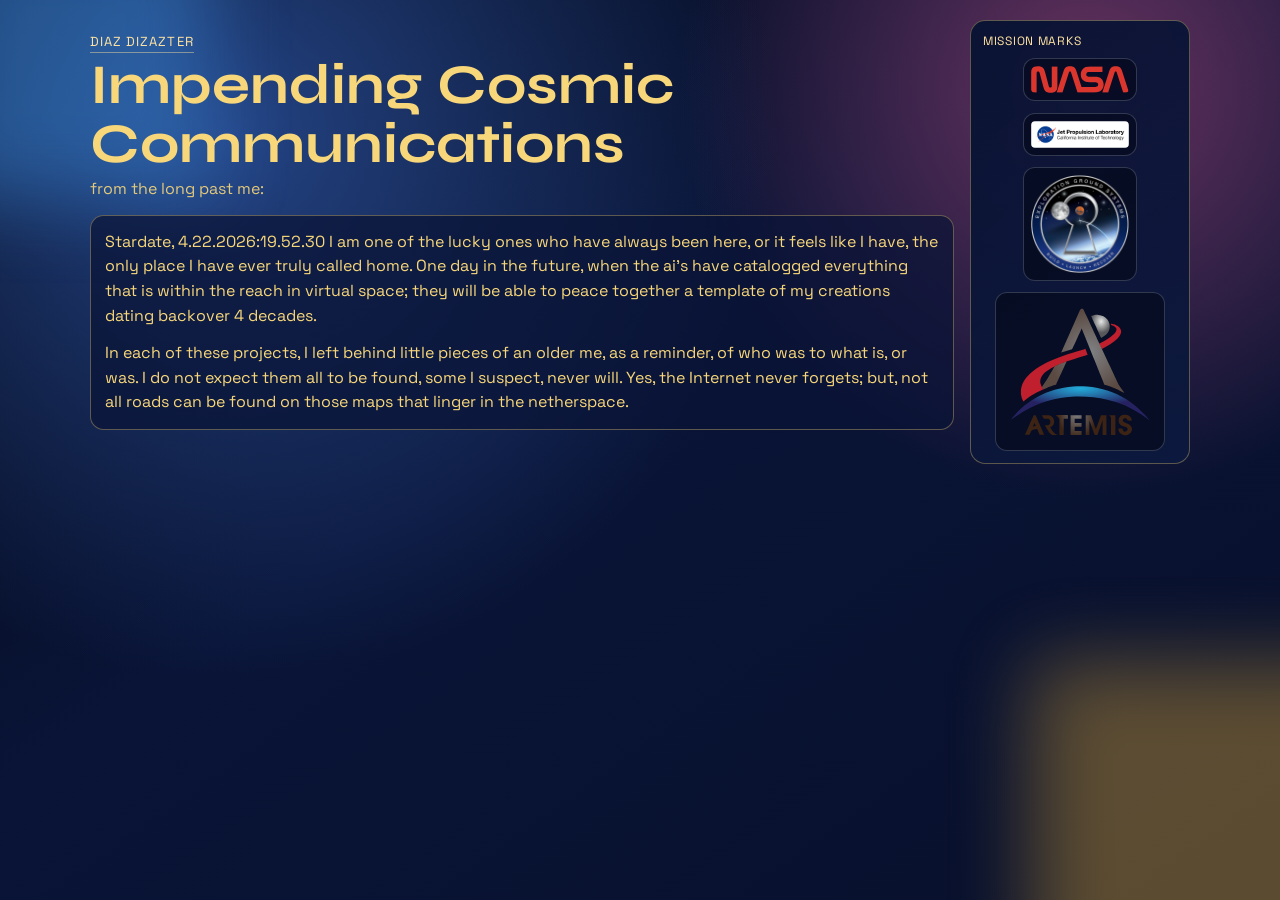
==== cosmic-communications.html @ 5f7e8f89 "Refresh cosmic layout, stabilize APOD loading, and remove rubric file" ====
<!DOCTYPE html>
<html lang="en">
  <head>
    <meta charset="UTF-8" />
    <meta name="viewport" content="width=device-width, initial-scale=1.0" />
    <title>Impending Cosmic Communications</title>
    <link rel="preconnect" href="https://fonts.googleapis.com" />
    <link rel="preconnect" href="https://fonts.gstatic.com" crossorigin />
    <link
      href="https://fonts.googleapis.com/css2?family=Space+Grotesk:wght@400;500;700&family=Syne:wght@600;700;800&display=swap"
      rel="stylesheet"
    />
    <link rel="stylesheet" href="styles.css" />
  </head>
  <body>
    <div class="bg-orb bg-orb-a"></div>
    <div class="bg-orb bg-orb-b"></div>

    <main class="app-shell">
      <header class="hero hero-layout">
        <div>
          <p class="eyebrow"><a class="top-link" href="index.html">Diaz Dizazter</a></p>
          <h1>Impending Cosmic Communications</h1>
          <p class="hero-copy">from the long past me:</p>

          <section class="memory-note" aria-label="Cosmic note from the long past me">
            <p>
              Stardate, 4.22.2026:19.52.30
              I am one of the lucky ones who have always been here, or it feels like I have, the only place I have ever truly called home.
              One day in the future, when the ai's have catalogged everything that is within the reach in virtual space; they will be able to peace together a template of my creations dating backover 4 decades.
            </p>
            <p>
              In each of these projects, I left behind little pieces of an older me, as a reminder, of who was to what is, or was.
              I do not expect them all to be found, some I suspect, never will.
              Yes, the Internet never forgets; but, not all roads can be found on those maps that linger in the netherspace.
            </p>
          </section>
        </div>

        <aside class="logo-frame" aria-label="Program and mission logos">
          <p class="logo-frame-title">Mission Marks</p>
          <div class="logo-rail">
            <img class="logo-small" src="IMG/NASA_Worm_logo.svg" alt="NASA Worm logo" loading="lazy" />
            <img class="logo-small" src="IMG/500px-NASA_JPL_Meatball_Logo.webp.png" alt="NASA JPL Meatball logo" loading="lazy" />
            <img class="logo-small" src="IMG/EGSLogoTwitter.png" alt="Exploration Ground Systems logo" loading="lazy" />
            <img src="IMG/Artemis_program_(original_with_wordmark).svg" alt="Artemis program logo" loading="lazy" />
          </div>
        </aside>
      </header>
    </main>
  </body>
</html>
---- styles.css ----
:root {
  --ink: #f8d77a;
  --paper: #070b1f;
  --panel: #0f1a3f;
  --panel-soft: #1a2a59;
  --accent: #f5c24f;
  --accent-soft: #ffe3a2;
  --warn: #ff8d66;
  --border: rgba(248, 215, 122, 0.35);
  --shadow: 0 18px 45px rgba(3, 7, 22, 0.5);
}

* {
  box-sizing: border-box;
}

body {
  margin: 0;
  min-height: 100vh;
  font-family: "Space Grotesk", sans-serif;
  color: var(--ink);
  background: radial-gradient(circle at 18% 15%, #244485 0%, transparent 42%),
    radial-gradient(circle at 85% 10%, #67325e 0%, transparent 30%),
    linear-gradient(145deg, #040712 0%, #091437 44%, #08102b 100%);
  padding: 1.25rem;
  position: relative;
  overflow-x: hidden;
}

.bg-orb {
  position: fixed;
  pointer-events: none;
  filter: blur(40px);
  opacity: 0.35;
  z-index: 0;
}

.bg-orb-a {
  width: 280px;
  height: 280px;
  background: #45a6ff;
  top: -80px;
  left: -70px;
}

.bg-orb-b {
  width: 360px;
  height: 360px;
  background: #f7bb3c;
  right: -110px;
  bottom: -120px;
}

.app-shell {
  max-width: 1100px;
  margin: 0 auto;
  position: relative;
  z-index: 1;
  animation: fadeInUp 0.7s ease;
}

.hero-layout {
  display: grid;
  grid-template-columns: minmax(0, 1fr) 220px;
  gap: 1rem;
  align-items: start;
}

.hero h1 {
  font-family: "Syne", sans-serif;
  font-size: clamp(2.2rem, 5vw, 3.5rem);
  margin: 0.3rem 0;
  line-height: 1.05;
}

.eyebrow {
  letter-spacing: 0.08em;
  text-transform: uppercase;
  color: var(--accent-soft);
  font-size: 0.82rem;
  margin-bottom: 0.35rem;
}

.hero-copy {
  max-width: 68ch;
  margin-top: 0;
  opacity: 0.9;
}

.top-link {
  color: var(--accent-soft);
  text-decoration: none;
  border-bottom: 1px solid rgba(255, 227, 162, 0.45);
  padding-bottom: 0.1rem;
}

.top-link:hover,
.top-link:focus-visible {
  color: #fff1cb;
}

.memory-note {
  border: 1px solid var(--border);
  border-radius: 0.85rem;
  background: rgba(10, 20, 54, 0.72);
  padding: 0.85rem;
  line-height: 1.55;
}

.memory-note p {
  margin: 0;
}

.memory-note p + p {
  margin-top: 0.75rem;
}

.logo-frame {
  border: 1px solid var(--border);
  border-radius: 0.95rem;
  background: linear-gradient(140deg, rgba(8, 18, 50, 0.95), rgba(12, 25, 62, 0.92));
  padding: 0.75rem;
}

.logo-frame-title {
  margin: 0 0 0.55rem;
  text-transform: uppercase;
  letter-spacing: 0.06em;
  font-size: 0.75rem;
  color: var(--accent-soft);
}

.logo-rail {
  display: flex;
  flex-direction: column;
  align-items: center;
  gap: 0.7rem;
}

.logo-rail img {
  width: 170px;
  max-width: 100%;
  height: auto;
  object-fit: contain;
  display: block;
  border: 1px solid rgba(220, 232, 255, 0.2);
  border-radius: 0.75rem;
  background: rgba(6, 12, 34, 0.85);
  padding: 0.45rem;
}

.logo-rail .logo-small {
  width: 114px;
}

.controls {
  display: grid;
  grid-template-columns: repeat(auto-fit, minmax(170px, 1fr));
  gap: 0.8rem;
  margin: 1.2rem 0;
  background: linear-gradient(120deg, rgba(22, 37, 83, 0.9), rgba(11, 20, 47, 0.92));
  border: 1px solid var(--border);
  border-radius: 1rem;
  padding: 1rem;
  box-shadow: var(--shadow);
}

.field-group {
  display: grid;
  gap: 0.4rem;
}

label {
  font-size: 0.85rem;
  text-transform: uppercase;
  letter-spacing: 0.04em;
}

input[type="date"],
button {
  height: 44px;
  border-radius: 0.7rem;
  border: 1px solid var(--border);
  font-family: inherit;
}

input[type="date"] {
  background: #0a1130;
  color: var(--ink);
  padding: 0 0.7rem;
}

button {
  background: linear-gradient(125deg, var(--accent), #ff8a3d);
  color: #1d1202;
  font-weight: 700;
  cursor: pointer;
  transition: transform 0.2s ease, filter 0.2s ease;
}

button:hover,
button:focus-visible {
  transform: translateY(-1px);
  filter: brightness(1.07);
}

.status {
  margin: 0.3rem 0 1rem;
  color: var(--accent-soft);
  min-height: 1.2rem;
}

.bonus-panel {
  background: linear-gradient(130deg, rgba(9, 24, 66, 0.94), rgba(40, 21, 62, 0.92));
  border: 1px solid var(--border);
  border-radius: 1rem;
  padding: 0.9rem;
  margin-bottom: 1.1rem;
}

.bonus-panel h2 {
  margin: 0;
  font-family: "Syne", sans-serif;
}

.bonus-panel > p {
  margin-top: 0.25rem;
  opacity: 0.86;
}

.gallery {
  display: grid;
  grid-template-columns: 1fr;
  gap: 0.9rem;
}

.gallery-row {
  display: grid;
  grid-template-columns: repeat(2, minmax(0, 1fr));
  gap: 0.9rem;
}

.row-bar {
  display: grid;
  grid-template-columns: repeat(2, minmax(0, 1fr));
  gap: 0.4rem;
  margin: 0.7rem 0 0;
}

.row-bar p {
  margin: 0;
  padding: 0.32rem 0.55rem;
  border-radius: 0.6rem;
  font-size: 0.72rem;
  font-weight: 700;
  text-transform: uppercase;
  letter-spacing: 0.05em;
  border: 1px solid var(--border);
  color: var(--accent-soft);
  background: rgba(247, 187, 60, 0.1);
}

.gallery-item,
.placeholder-card {
  border: 1px solid var(--border);
  border-radius: 0.95rem;
  overflow: hidden;
  background: var(--panel);
  box-shadow: var(--shadow);
}

.gallery-item {
  cursor: pointer;
  animation: reveal 0.45s ease both;
}

.gallery-item:hover,
.gallery-item:focus-visible,
.gallery-item:focus-visible {
  transform: translateY(-2px);
  outline: none;
}

.gallery-item img {
  width: 100%;
  height: 180px;
  object-fit: cover;
  display: block;
  transition: transform 0.35s ease;
}

.gallery-item:hover img,
.gallery-item:focus-visible img {
  transform: scale(1.04);
}

.item-body {
  padding: 0.7rem;
}

.item-badge {
  display: inline-flex;
  align-items: center;
  margin: 0.7rem 0 0 0.7rem;
  padding: 0.22rem 0.55rem;
  border-radius: 999px;
  background: rgba(247, 187, 60, 0.16);
  color: var(--accent-soft);
  font-size: 0.72rem;
  font-weight: 700;
  letter-spacing: 0.04em;
  text-transform: uppercase;
}

.item-title {
  margin: 0;
  font-weight: 700;
}

.item-date {
  margin: 0.3rem 0 0;
  opacity: 0.84;
  font-size: 0.88rem;
}

.placeholder-card {
  padding: 1rem;
  border-style: dashed;
  background: rgba(15, 26, 63, 0.65);
}

.modal {
  position: fixed;
  inset: 0;
  background: rgba(1, 6, 20, 0.82);
  display: none;
  place-items: center;
  padding: 1rem;
  z-index: 5;
}

.modal.open {
  display: grid;
}

.modal-card {
  max-width: 760px;
  width: 100%;
  max-height: 92vh;
  overflow: auto;
  background: linear-gradient(140deg, #08122f, #111b45);
  border-radius: 1rem;
  border: 1px solid var(--border);
  padding: 1rem;
}

.modal-card img {
  width: 100%;
  border-radius: 0.7rem;
  margin-bottom: 0.8rem;
}

.modal-close {
  margin-left: auto;
  display: block;
  width: auto;
  min-width: 100px;
}

.modal-meta {
  color: var(--accent-soft);
}

.modal-media-link {
  margin: 0.35rem 0 0.6rem;
}

.modal-media-link a {
  color: var(--accent-soft);
  font-weight: 700;
}

.modal-explanation {
  line-height: 1.6;
  opacity: 0.95;
}

@keyframes fadeInUp {
  from {
    opacity: 0;
    transform: translateY(10px);
  }
  to {
    opacity: 1;
    transform: translateY(0);
  }
}

@keyframes reveal {
  from {
    opacity: 0;
    transform: translateY(8px) scale(0.98);
  }
  to {
    opacity: 1;
    transform: translateY(0) scale(1);
  }
}

@media (max-width: 700px) {
  body {
    padding: 0.75rem;
  }

  .hero-layout {
    grid-template-columns: 1fr;
  }

  .logo-rail {
    flex-direction: row;
    flex-wrap: wrap;
    justify-content: center;
  }

  .logo-rail img {
    width: 45%;
    max-height: 88px;
  }

  .logo-rail .logo-small {
    width: 30%;
  }

  .gallery-row,
  .row-bar {
    grid-template-columns: 1fr;
  }

  .gallery-item img {
    height: 165px;
  }
}

@media (min-width: 1300px) {
  .app-shell {
    max-width: 1220px;
  }

  .hero-layout {
    grid-template-columns: minmax(0, 1fr) 250px;
  }

  .logo-rail img {
    width: min(220px, 100%);
  }
}
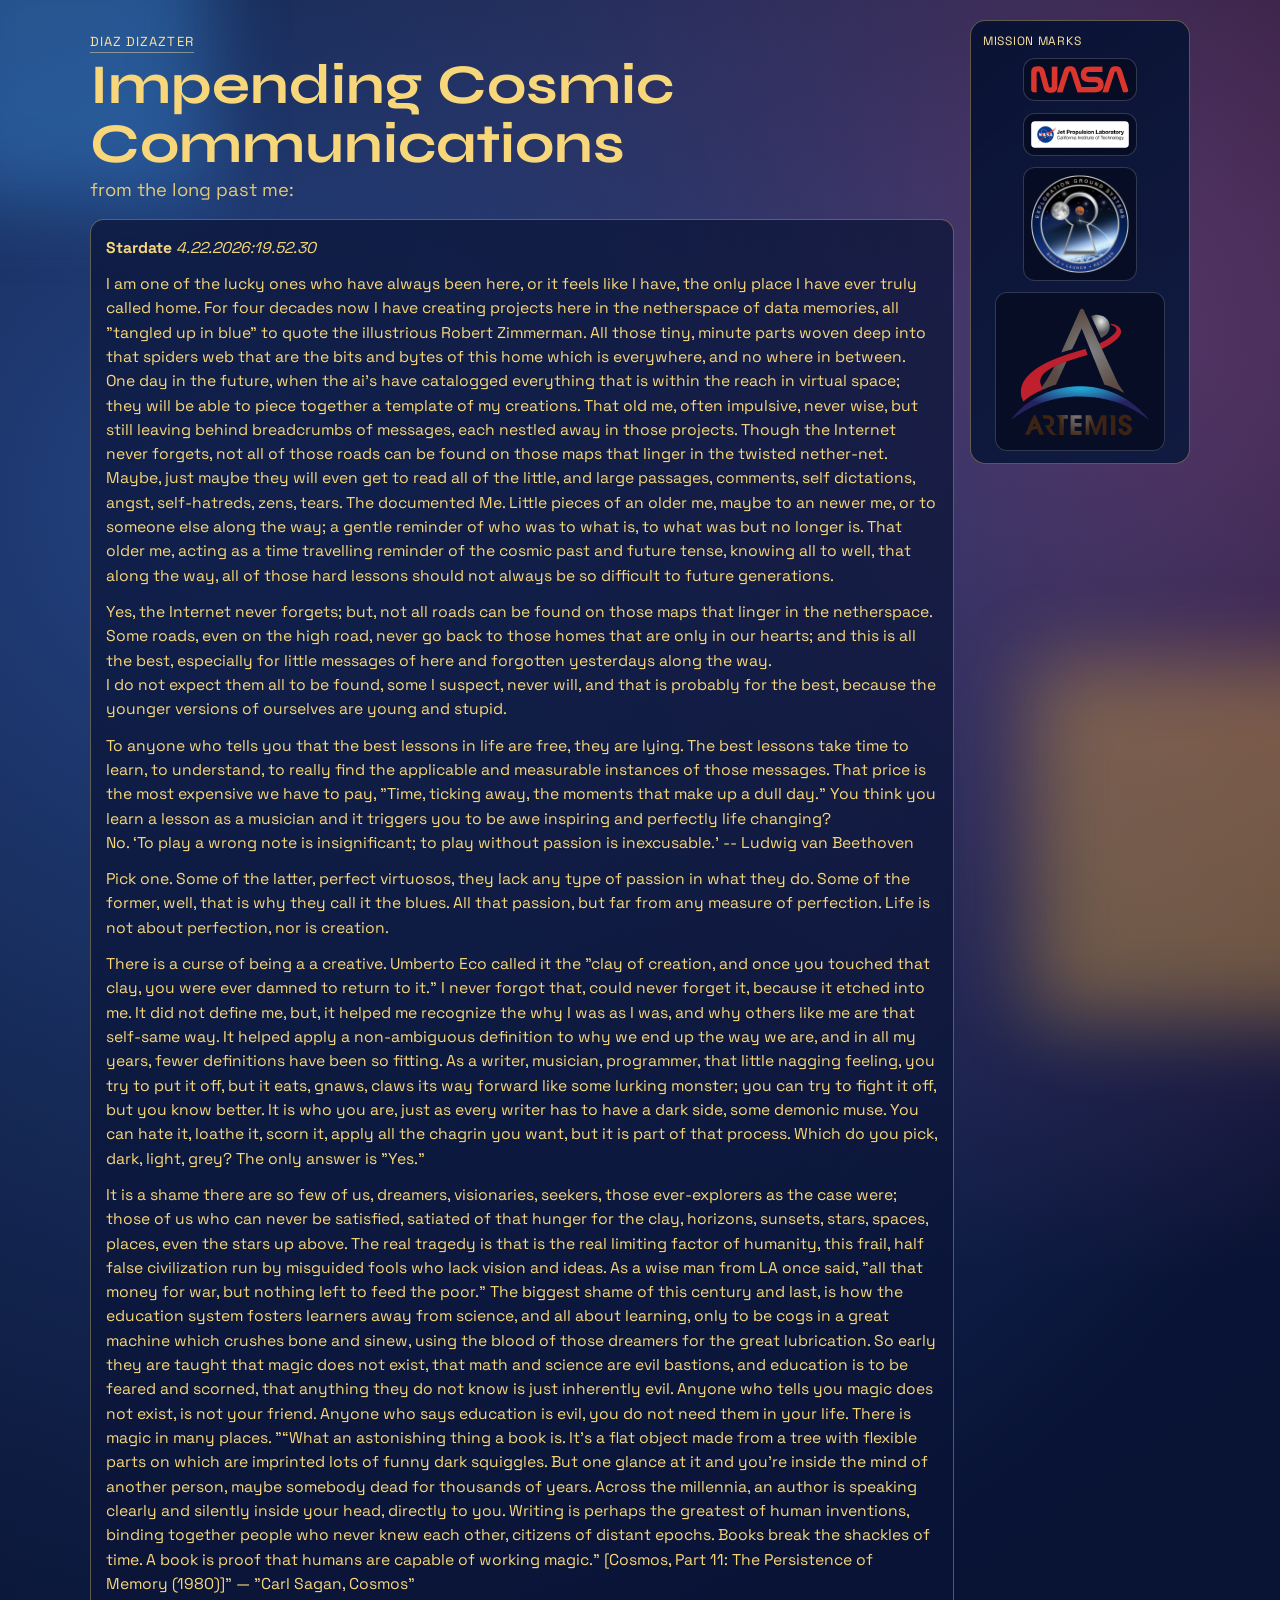
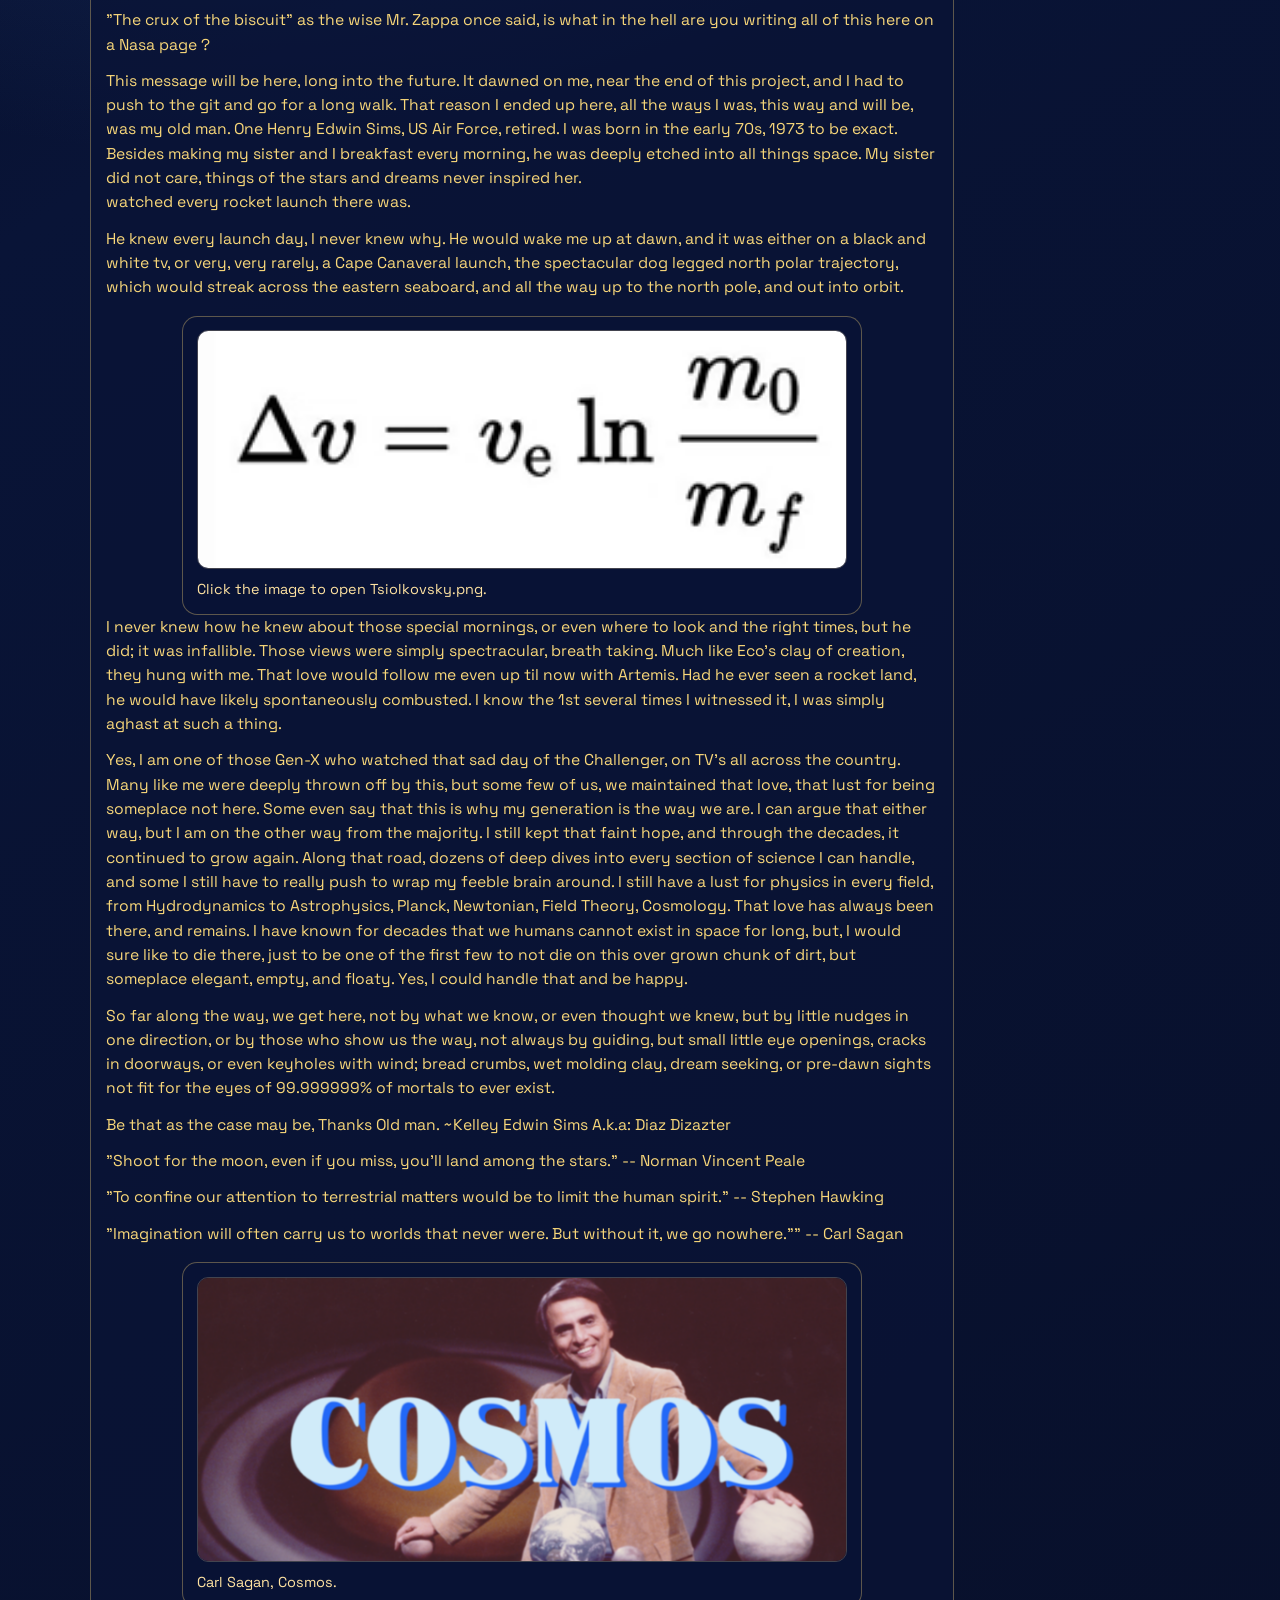
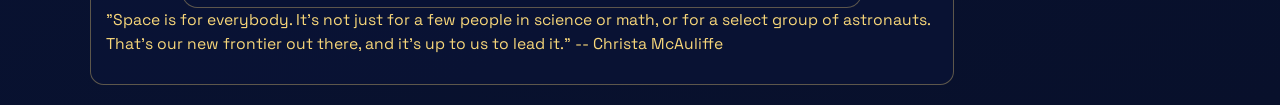
==== commit 0b675a42: "Add cosmic quote images and finalize narrative page media" ====
--- a/cosmic-communications.html
+++ b/cosmic-communications.html
@@ -25,15 +25,100 @@
 
           <section class="memory-note" aria-label="Cosmic note from the long past me">
             <p>
-              Stardate, 4.22.2026:19.52.30
-              I am one of the lucky ones who have always been here, or it feels like I have, the only place I have ever truly called home.
-              One day in the future, when the ai's have catalogged everything that is within the reach in virtual space; they will be able to peace together a template of my creations dating backover 4 decades.
-            </p>
-            <p>
-              In each of these projects, I left behind little pieces of an older me, as a reminder, of who was to what is, or was.
-              I do not expect them all to be found, some I suspect, never will.
-              Yes, the Internet never forgets; but, not all roads can be found on those maps that linger in the netherspace.
-            </p>
+<b>Stardate</b> <i> 4.22.2026:19.52.30 </i>
+</p>
+<p>
+I am one of the lucky ones who have always been here, or it feels like I have, the only place I have ever truly called home. For four decades now I have creating projects here in the netherspace of data memories, all "tangled up in blue" to quote the illustrious Robert Zimmerman. All those tiny, minute parts woven deep into that spiders web that are the bits and bytes of this home which is everywhere, and no where in between. 
+One day in the future, when the ai's have catalogged everything that is within the reach in virtual space; they will be able to piece together a template of my creations.  That old me, often impulsive, never wise, but still leaving behind breadcrumbs of messages, each nestled away in those projects. Though the Internet never forgets, not all of those roads can be found on those maps that linger in the twisted nether-net.  Maybe, just maybe they will even get to read all of the little, and large passages, comments, self dictations, angst, self-hatreds, zens, tears. The documented Me. 
+Little pieces of an older me, maybe to an newer me, or to someone else along the way; a gentle reminder of who was to what is, to what was but no longer is. That older me, acting as a time travelling reminder of the cosmic past and future tense, knowing all to well, that along the way, all of those hard lessons should not always be so difficult to future generations.
+</p>
+<p>Yes, the Internet never forgets; but, not all roads can be found on those maps that linger in the netherspace. Some roads, even on the high road, never go back to those homes that are only in our hearts; and this is all the best, especially for little messages of here and forgotten yesterdays along the way.</p>
+I do not expect them all to be found, some I suspect, never will, and that is probably for the best, because the younger versions of ourselves are young and stupid. 
+<p>To anyone who tells you that the best lessons in life are free, they are lying. The best lessons take time to learn, to understand, to really find the applicable and measurable instances of those messages. That price is the most expensive we have to pay, "Time, ticking away, the moments that make up a dull day."
+You think you learn a lesson as a musician and it triggers you to be awe inspiring and perfectly life changing? </p> No. ‘To play a wrong note is insignificant; to play without passion is inexcusable.’ -- Ludwig van Beethoven <p>
+Pick one.  Some of the latter, perfect virtuosos, they lack any type of passion in what they do. Some of the former, well, that is why they call it the blues.  All that passion, but far from any measure of perfection. Life is not about perfection, nor is creation.
+
+
+
+</p>
+
+<p>
+There is a curse of being a a creative. Umberto Eco called it the "clay of creation, and once you touched that clay, you were ever damned to return to it." I never forgot that, could never forget it, because it etched into me.  It did not define me, but, it helped me recognize the why I was as I was, and why others like me are that self-same way. 
+It helped apply a non-ambiguous definition to why we end up the way we are, and in all my years, fewer definitions have been so fitting. 
+As a writer, musician, programmer, that little nagging feeling, you try to put it off, but it eats, gnaws, claws its way forward like some lurking monster; you can try to fight it off, but you know better. It is who you are, just as every writer has to have a dark side, some demonic muse.
+You can hate it, loathe it, scorn it, apply all the chagrin you want, but it is part of that process. Which do you pick, dark, light, grey?  The only answer is "Yes."
+</p>
+<p>
+It is a shame there are so few of us, dreamers, visionaries, seekers, those ever-explorers as the case were; those of us who can never be satisfied, satiated of that hunger for the clay, horizons, sunsets, stars, spaces, places, even the stars up above. The real tragedy is that is the real limiting factor of humanity, this frail, half false civilization run by misguided fools who lack vision and ideas. As a wise man from LA once said, "all that money for war, but nothing left to feed the poor." 
+The biggest shame of this century and last, is how the education system fosters learners away from science, and all about learning, only to be cogs in a great machine which crushes bone and sinew, using the blood of those dreamers for the great lubrication. So early they are taught that magic does not exist, that math and science are evil bastions, and education is to be feared and scorned, that anything they do not know is just inherently evil. Anyone who tells you magic does not exist, is not your friend.  Anyone who says education is evil, you do not need them in your life.
+There is magic in many places.
+
+"“What an astonishing thing a book is. It's a flat object made from a tree with flexible parts on which are imprinted lots of funny dark squiggles. But one glance at it and you're inside the mind of another person, maybe somebody dead for thousands of years. Across the millennia, an author is speaking clearly and silently inside your head, directly to you. Writing is perhaps the greatest of human inventions, binding together people who never knew each other, citizens of distant epochs. Books break the shackles of time. A book is proof that humans are capable of working magic."
+
+[Cosmos, Part 11: The Persistence of Memory (1980)]”
+― "Carl Sagan, Cosmos"
+
+</p>
+<p>
+"The crux of the biscuit" as the wise Mr. Zappa once said, is what in the hell are you writing all of this here on a Nasa page ?  
+</p>
+<p>
+
+This message will be here, long into the future. It dawned on me, near the end of this project, and I had to push to the git and go for a long walk. That reason I ended up here, all the ways I was, this way and will be, was my old man. One Henry Edwin Sims, US Air Force, retired.  I was born in the early 70s, 1973 to be exact.  
+Besides making my sister and I breakfast every morning, he was deeply etched into all things space.  My sister did not care, things of the stars and dreams never inspired her. 
+</p> watched every rocket launch there was.   
+<p>
+He knew every launch day, I never knew why. He would wake me up at dawn, and it was either on a black and white tv, or very, very rarely, a Cape Canaveral launch, the spectacular dog legged north polar trajectory, which would streak across the eastern seaboard, and all the way up to the north pole, and out into orbit.  
+
+            <figure class="cosmic-figure">
+              <a href="IMG/Tsiolkovsky.png" target="_blank" rel="noopener noreferrer">
+                <img src="IMG/Tsiolkovsky.png" alt="Tsiolkovsky artwork" loading="lazy" />
+              </a>
+              <figcaption>Click the image to open Tsiolkovsky.png.</figcaption>
+            </figure>
+
+</p>
+I never knew how he knew about those special mornings, or even where to look and the right times, but he did; it was infallible. Those views were simply spectracular, breath taking. Much like Eco's clay of creation, they hung with me.  That love would follow me even up til now with Artemis.
+Had he ever seen a rocket land, he would have likely spontaneously combusted. I know the 1st several times I witnessed it, I was simply aghast at such a thing.
+</p>
+Yes, I am one of those Gen-X who watched that sad day of the Challenger, on TV's all across the country. Many like me were deeply thrown off by this, but some few of us, we maintained that love, that lust for being someplace not here. Some even say that this is why my generation is the way we are. 
+I can argue that either way, but I am on the other way from the majority. I still kept that faint hope, and through the decades, it continued to grow again.  Along that road, dozens of deep dives into every section of science I can handle, and some I still have to really push to wrap my feeble brain around. I still have a lust for physics in every field, from Hydrodynamics to Astrophysics, Planck, Newtonian, Field Theory, Cosmology. That love has always been there, and remains.
+
+
+I have known for decades that we humans cannot exist in space for long, but, I would sure like to die there, just to be one of the first few to not die on this over grown chunk of dirt, but someplace elegant, empty, and floaty.  Yes, I could handle that and be happy.  
+</p>
+
+<p>
+So far along the way, we get here, not by what we know, or even thought we knew, but by little nudges in one direction, or by those who show us the way, not always by guiding, but small little eye openings, cracks in doorways, or even keyholes with wind; bread crumbs, wet molding clay, dream seeking, or pre-dawn sights not fit for the eyes of 99.999999% of mortals to ever exist.  
+</p>
+<p>
+Be that as the case may be, Thanks Old man. 
+~Kelley Edwin Sims
+A.k.a: Diaz Dizazter
+
+</p>
+<p>
+"Shoot for the moon, even if you miss, you'll land among the stars." -- Norman Vincent Peale
+</p>
+<p>
+"To confine our attention to terrestrial matters would be to limit the human spirit." -- Stephen Hawking
+</p>
+<p>
+"Imagination will often carry us to worlds that never were. But without it, we go nowhere."" -- Carl Sagan    
+</p>
+<figure class="cosmic-figure">
+  <a href="IMG/sagan_cosmos.png" target="_blank" rel="noopener noreferrer">
+    <img src="IMG/sagan_cosmos.png" alt="Carl Sagan Cosmos quote image" loading="lazy" />
+  </a>
+  <figcaption>Carl Sagan, Cosmos.</figcaption>
+</figure>
+<p>
+"Space is for everybody. It's not just for a few people in science or math, or for a select group of astronauts. That's our new frontier out there, and it's up to us to lead it." -- Christa McAuliffe
+</p>
+
+
+</p>
+
           </section>
         </div>
 
--- a/styles.css
+++ b/styles.css
@@ -71,6 +71,7 @@
   font-size: clamp(2.2rem, 5vw, 3.5rem);
   margin: 0.3rem 0;
   line-height: 1.05;
+  text-wrap: balance;
 }
 
 .eyebrow {
@@ -85,6 +86,7 @@
   max-width: 68ch;
   margin-top: 0;
   opacity: 0.9;
+  font-size: clamp(1rem, 1.8vw, 1.15rem);
 }
 
 .top-link {
@@ -103,8 +105,9 @@
   border: 1px solid var(--border);
   border-radius: 0.85rem;
   background: rgba(10, 20, 54, 0.72);
-  padding: 0.85rem;
+  padding: 0.95rem;
   line-height: 1.55;
+  font-size: 0.98rem;
 }
 
 .memory-note p {
@@ -113,6 +116,32 @@
 
 .memory-note p + p {
   margin-top: 0.75rem;
+}
+
+.cosmic-figure {
+  margin: 1rem auto 0;
+  padding: 0.85rem;
+  max-width: 680px;
+  border: 1px solid var(--border);
+  border-radius: 0.95rem;
+  background: rgba(10, 20, 54, 0.72);
+}
+
+.cosmic-figure a {
+  display: block;
+}
+
+.cosmic-figure img {
+  width: 100%;
+  display: block;
+  border-radius: 0.7rem;
+  border: 1px solid rgba(255, 227, 162, 0.24);
+}
+
+.cosmic-figure figcaption {
+  margin-top: 0.55rem;
+  font-size: 0.9rem;
+  color: var(--accent-soft);
 }
 
 .logo-frame {
@@ -165,6 +194,10 @@
   box-shadow: var(--shadow);
 }
 
+#getImagesBtn {
+  width: 100%;
+}
+
 .field-group {
   display: grid;
   gap: 0.4rem;
@@ -409,26 +442,66 @@
 
 @media (max-width: 700px) {
   body {
-    padding: 0.75rem;
+    padding: 0.65rem;
+  }
+
+  .hero h1 {
+    font-size: clamp(1.7rem, 9vw, 2.3rem);
+    margin: 0.25rem 0 0.45rem;
+  }
+
+  .eyebrow {
+    font-size: 0.74rem;
+    letter-spacing: 0.06em;
+  }
+
+  .hero-copy {
+    font-size: 0.98rem;
+    margin-bottom: 0.5rem;
+  }
+
+  .memory-note {
+    padding: 0.8rem;
+    font-size: 0.93rem;
+    line-height: 1.5;
+  }
+
+  .controls {
+    gap: 0.65rem;
+    padding: 0.8rem;
+    margin: 1rem 0;
+  }
+
+  input[type="date"],
+  button {
+    height: 42px;
   }
 
   .hero-layout {
     grid-template-columns: 1fr;
+    gap: 0.85rem;
+  }
+
+  .logo-frame {
+    padding: 0.65rem;
   }
 
   .logo-rail {
-    flex-direction: row;
-    flex-wrap: wrap;
+    display: grid;
+    grid-template-columns: repeat(2, minmax(0, 1fr));
     justify-content: center;
+    gap: 0.55rem;
   }
 
   .logo-rail img {
-    width: 45%;
-    max-height: 88px;
+    width: 100%;
+    max-height: 90px;
+    padding: 0.35rem;
   }
 
   .logo-rail .logo-small {
-    width: 30%;
+    width: 67%;
+    justify-self: center;
   }
 
   .gallery-row,
@@ -439,6 +512,10 @@
   .gallery-item img {
     height: 165px;
   }
+
+  .status {
+    font-size: 0.95rem;
+  }
 }
 
 @media (min-width: 1300px) {
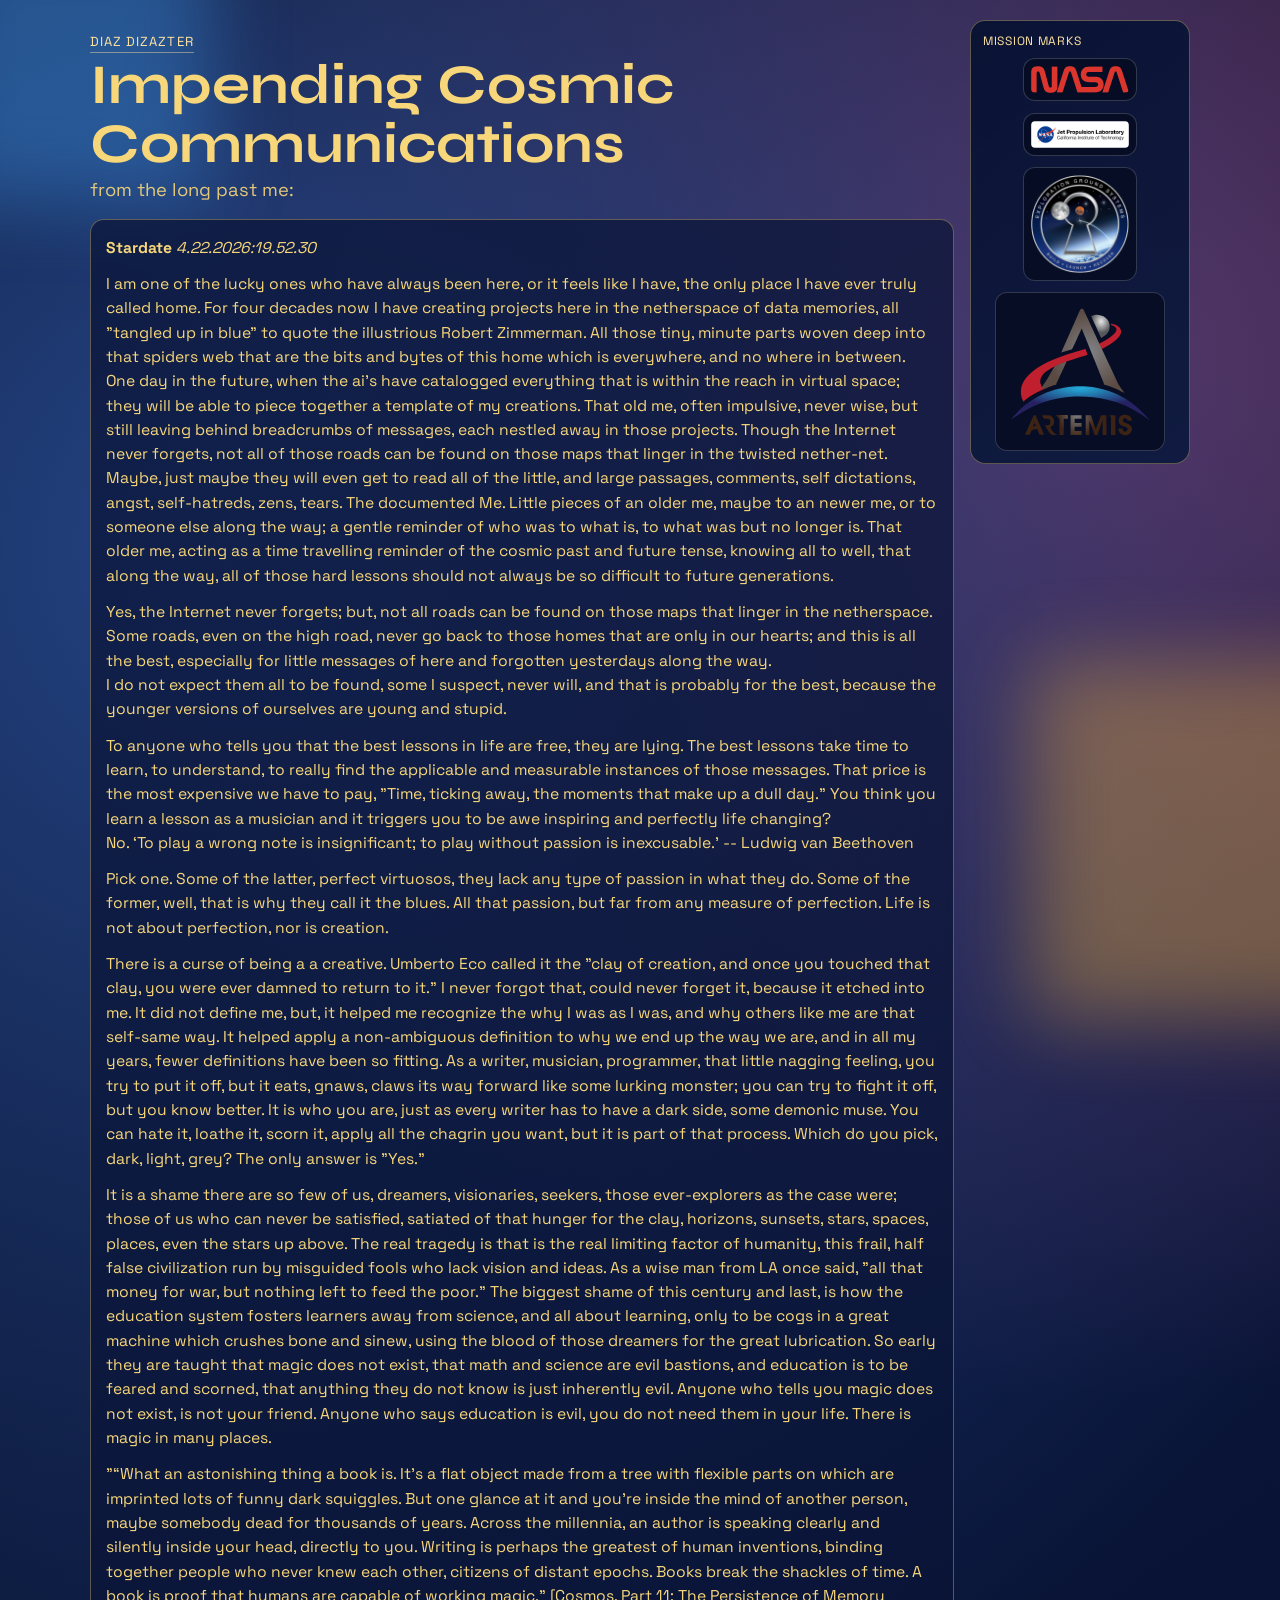
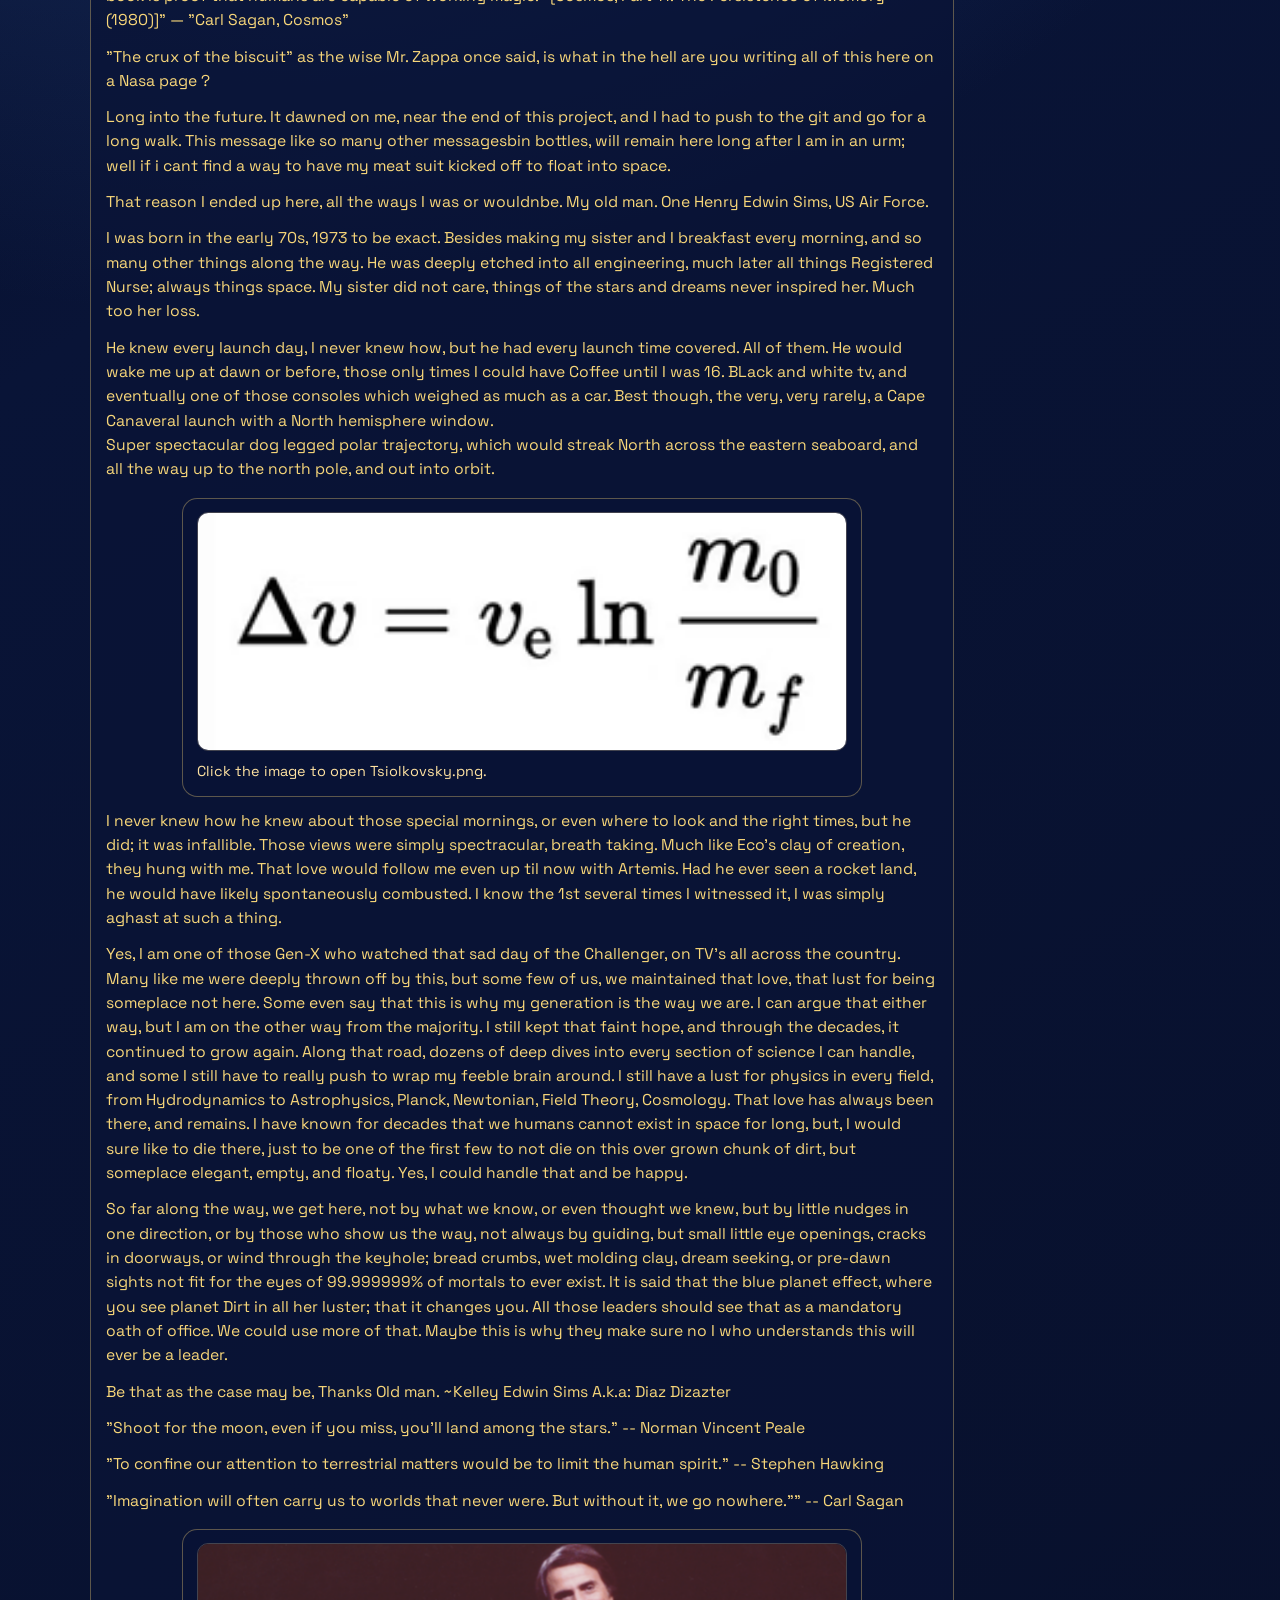
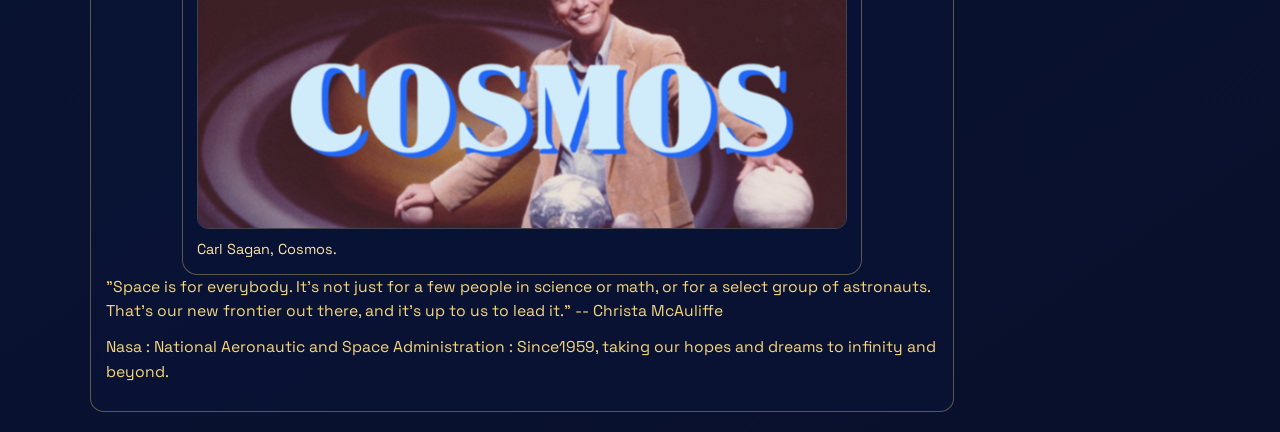
==== commit c6224649: "rabid porcupine from Saturn" ====
--- a/cosmic-communications.html
+++ b/cosmic-communications.html
@@ -51,7 +51,7 @@
 <p>
 It is a shame there are so few of us, dreamers, visionaries, seekers, those ever-explorers as the case were; those of us who can never be satisfied, satiated of that hunger for the clay, horizons, sunsets, stars, spaces, places, even the stars up above. The real tragedy is that is the real limiting factor of humanity, this frail, half false civilization run by misguided fools who lack vision and ideas. As a wise man from LA once said, "all that money for war, but nothing left to feed the poor." 
 The biggest shame of this century and last, is how the education system fosters learners away from science, and all about learning, only to be cogs in a great machine which crushes bone and sinew, using the blood of those dreamers for the great lubrication. So early they are taught that magic does not exist, that math and science are evil bastions, and education is to be feared and scorned, that anything they do not know is just inherently evil. Anyone who tells you magic does not exist, is not your friend.  Anyone who says education is evil, you do not need them in your life.
-There is magic in many places.
+There is magic in many places.</p><p>
 
 "“What an astonishing thing a book is. It's a flat object made from a tree with flexible parts on which are imprinted lots of funny dark squiggles. But one glance at it and you're inside the mind of another person, maybe somebody dead for thousands of years. Across the millennia, an author is speaking clearly and silently inside your head, directly to you. Writing is perhaps the greatest of human inventions, binding together people who never knew each other, citizens of distant epochs. Books break the shackles of time. A book is proof that humans are capable of working magic."
 
@@ -64,11 +64,13 @@
 </p>
 <p>
 
-This message will be here, long into the future. It dawned on me, near the end of this project, and I had to push to the git and go for a long walk. That reason I ended up here, all the ways I was, this way and will be, was my old man. One Henry Edwin Sims, US Air Force, retired.  I was born in the early 70s, 1973 to be exact.  
-Besides making my sister and I breakfast every morning, he was deeply etched into all things space.  My sister did not care, things of the stars and dreams never inspired her. 
-</p> watched every rocket launch there was.   
+Long into the future. It dawned on me, near the end of this project, and I had to push to the git and go for a long walk. This message like so many other messagesbin bottles, will remain here long after I am in an urm; well if i cant find a way to have my meat suit kicked off to float into space. 
+<p>That reason I ended up here, all the ways I was or wouldnbe. My old man. One Henry Edwin Sims, US Air Force. </p> <p>I was born in the early 70s, 1973 to be exact.  
+Besides making my sister and I breakfast every morning, and so many other things along the way. He was deeply etched into all engineering, much later all things Registered Nurse; always things space. My sister did not care, things of the stars and dreams never inspired her. Much too her loss.
+</p>
 <p>
-He knew every launch day, I never knew why. He would wake me up at dawn, and it was either on a black and white tv, or very, very rarely, a Cape Canaveral launch, the spectacular dog legged north polar trajectory, which would streak across the eastern seaboard, and all the way up to the north pole, and out into orbit.  
+He knew every launch day, I never knew how, but he had every launch time covered. All of them. He would wake me up at dawn or before, those only times I could have Coffee until I was 16. BLack and white tv, and eventually one of those consoles which weighed as much as a car. Best though, the very, very rarely, a Cape Canaveral launch with a North hemisphere window. 
+</p>Super spectacular dog legged polar trajectory, which would streak North across the eastern seaboard, and all the way up to the north pole, and out into orbit.
 
             <figure class="cosmic-figure">
               <a href="IMG/Tsiolkovsky.png" target="_blank" rel="noopener noreferrer">
@@ -78,9 +80,10 @@
             </figure>
 
 </p>
+<p>
 I never knew how he knew about those special mornings, or even where to look and the right times, but he did; it was infallible. Those views were simply spectracular, breath taking. Much like Eco's clay of creation, they hung with me.  That love would follow me even up til now with Artemis.
 Had he ever seen a rocket land, he would have likely spontaneously combusted. I know the 1st several times I witnessed it, I was simply aghast at such a thing.
-</p>
+</p><p>
 Yes, I am one of those Gen-X who watched that sad day of the Challenger, on TV's all across the country. Many like me were deeply thrown off by this, but some few of us, we maintained that love, that lust for being someplace not here. Some even say that this is why my generation is the way we are. 
 I can argue that either way, but I am on the other way from the majority. I still kept that faint hope, and through the decades, it continued to grow again.  Along that road, dozens of deep dives into every section of science I can handle, and some I still have to really push to wrap my feeble brain around. I still have a lust for physics in every field, from Hydrodynamics to Astrophysics, Planck, Newtonian, Field Theory, Cosmology. That love has always been there, and remains.
 
@@ -89,7 +92,8 @@
 </p>
 
 <p>
-So far along the way, we get here, not by what we know, or even thought we knew, but by little nudges in one direction, or by those who show us the way, not always by guiding, but small little eye openings, cracks in doorways, or even keyholes with wind; bread crumbs, wet molding clay, dream seeking, or pre-dawn sights not fit for the eyes of 99.999999% of mortals to ever exist.  
+So far along the way, we get here, not by what we know, or even thought we knew, but by little nudges in one direction, or by those who show us the way, not always by guiding, but small little eye openings, cracks in doorways, or wind through the keyhole; bread crumbs, wet molding clay, dream seeking, or pre-dawn sights not fit for the eyes of 99.999999% of mortals to ever exist.  
+It is said that the blue planet effect, where you see planet Dirt in all her luster; that it changes you. All those leaders should see that as a mandatory oath of office. We could use more of that. Maybe this is why they make sure no I who understands this will ever be a leader.
 </p>
 <p>
 Be that as the case may be, Thanks Old man. 
@@ -115,7 +119,8 @@
 <p>
 "Space is for everybody. It's not just for a few people in science or math, or for a select group of astronauts. That's our new frontier out there, and it's up to us to lead it." -- Christa McAuliffe
 </p>
-
+<p> Nasa : National Aeronautic and Space Administration : Since1959, taking our hopes and dreams to infinity and beyond.
+  </p>
 
 </p>
 
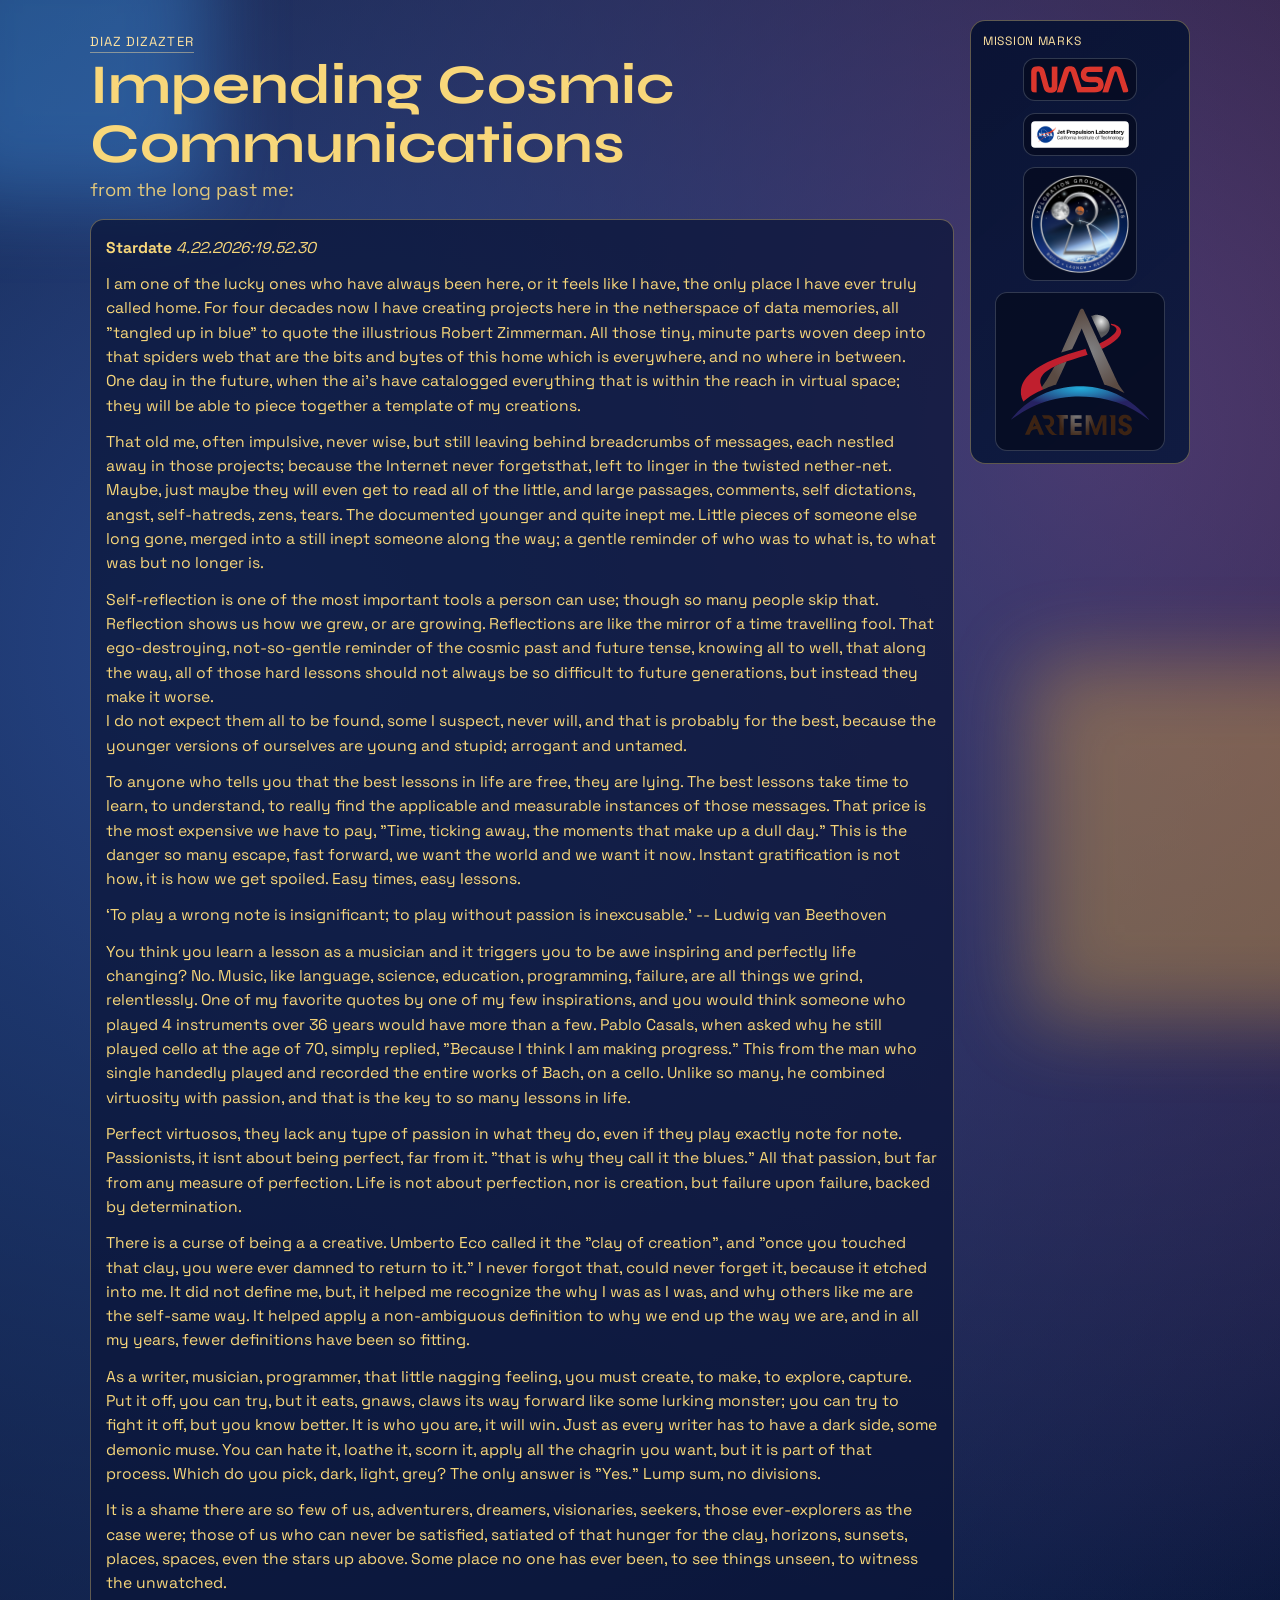
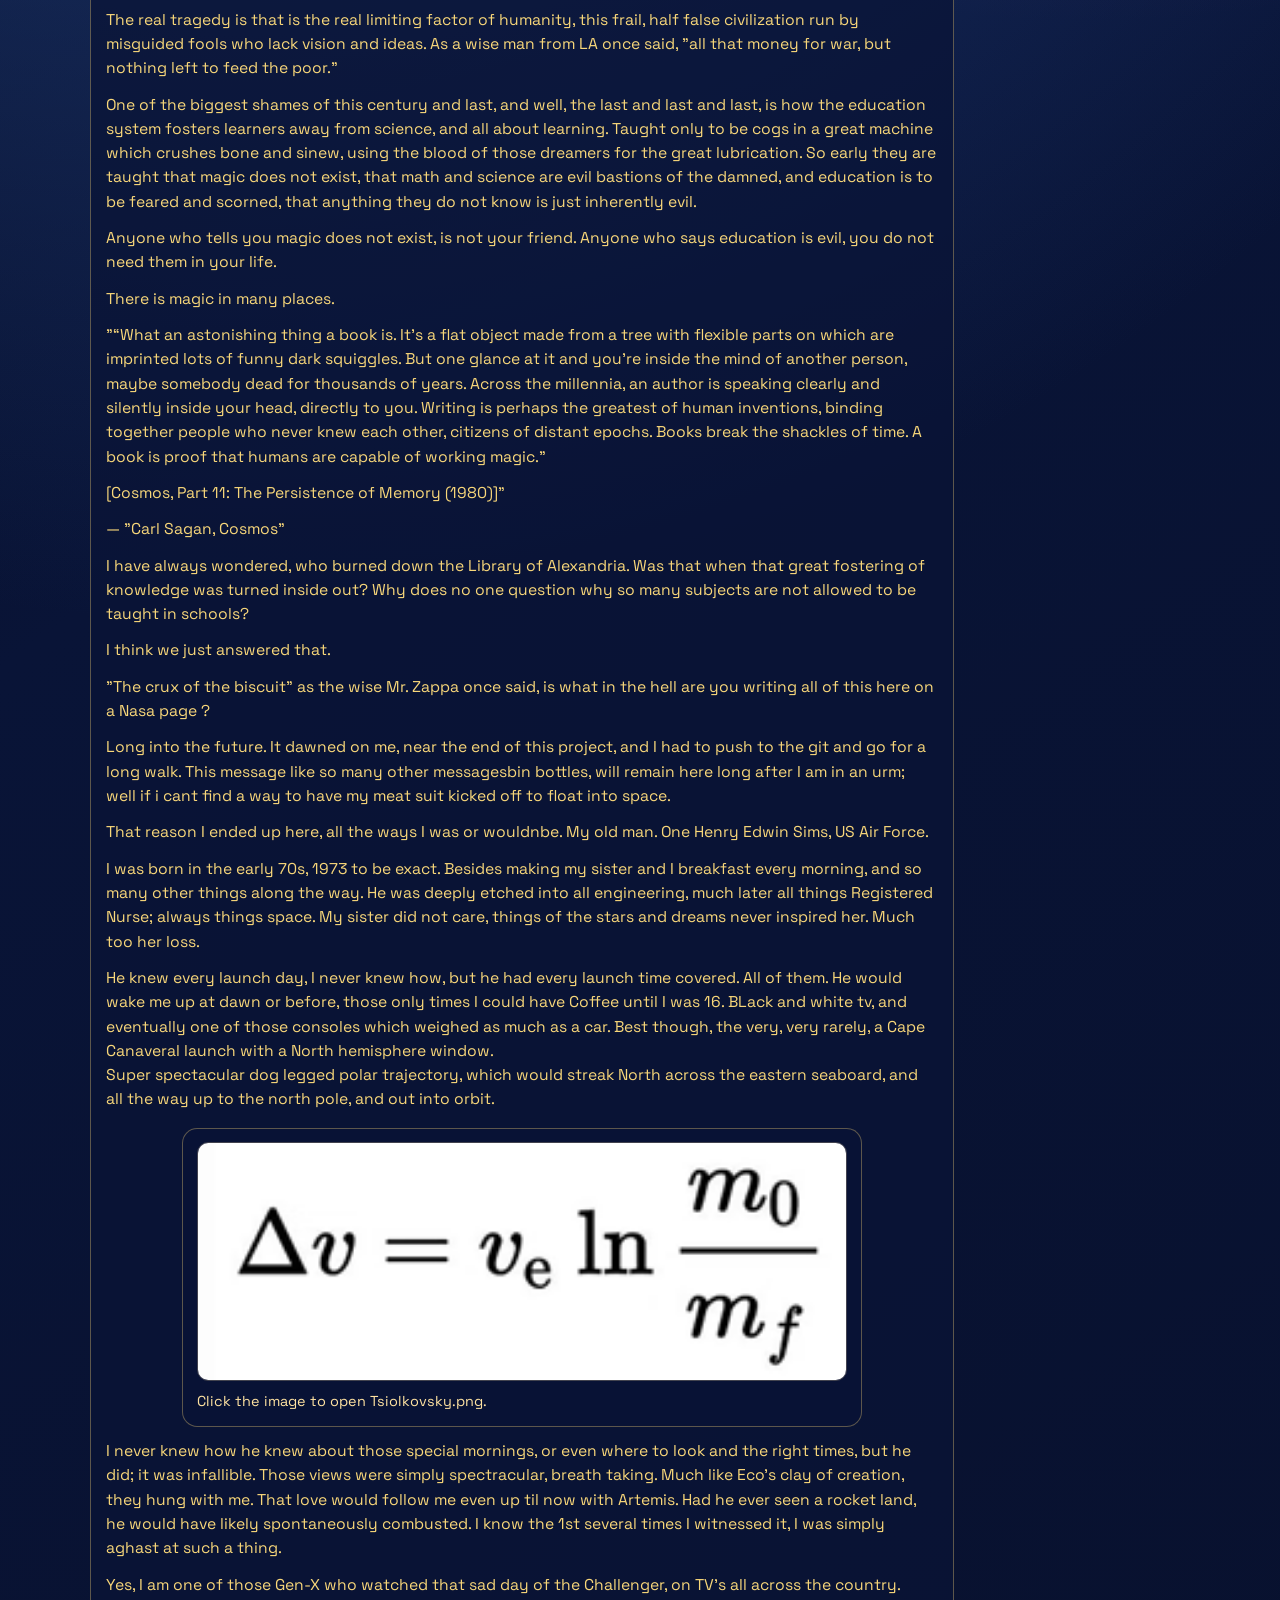
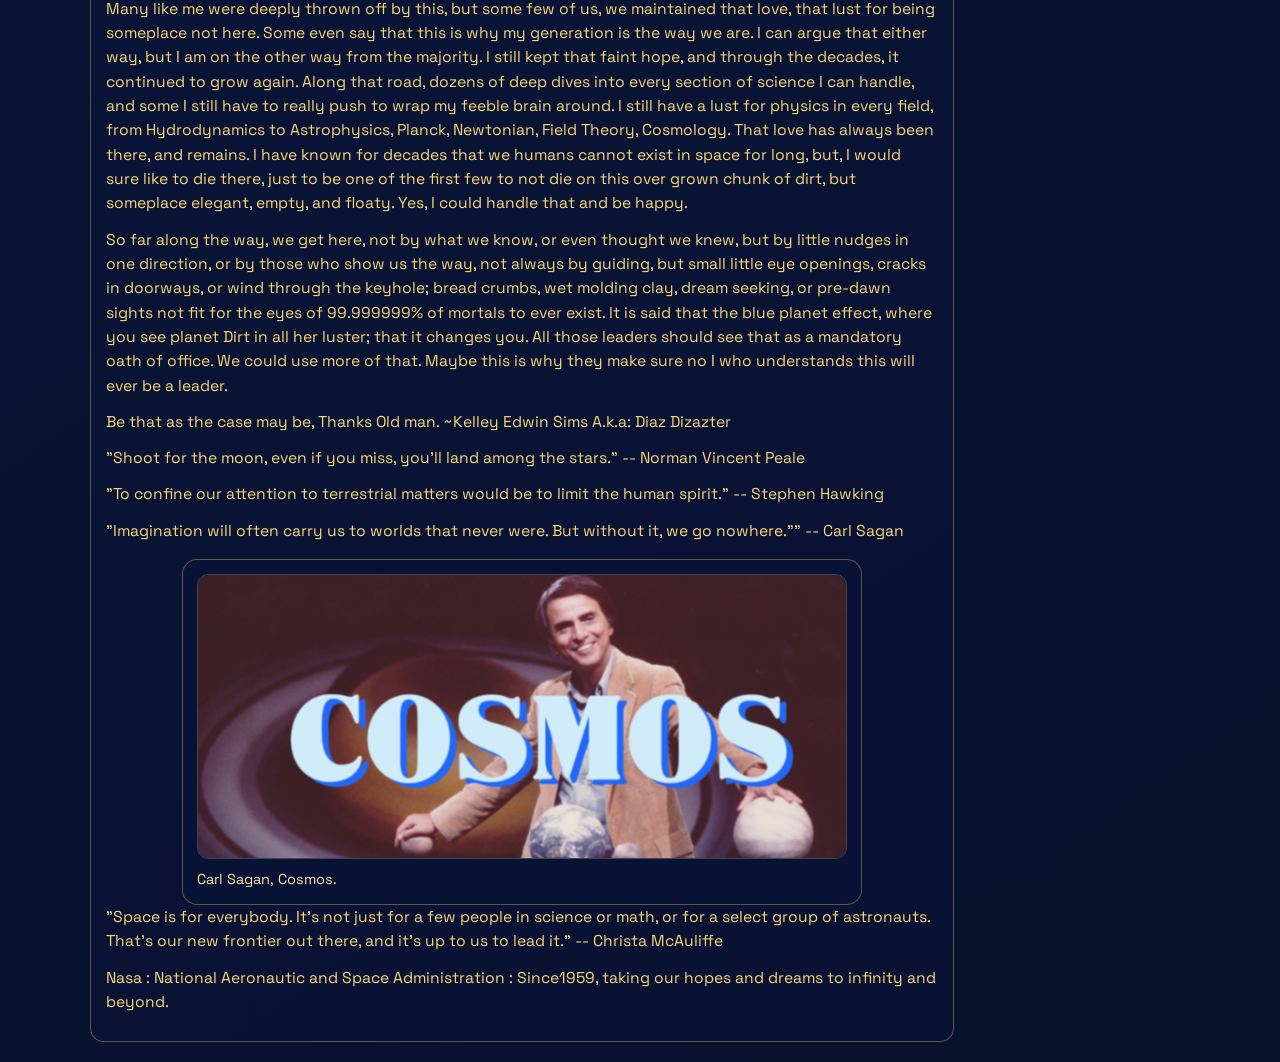
==== commit 87720e31: "Update cosmic links and gallery copy" ====
--- a/cosmic-communications.html
+++ b/cosmic-communications.html
@@ -28,39 +28,66 @@
 <b>Stardate</b> <i> 4.22.2026:19.52.30 </i>
 </p>
 <p>
-I am one of the lucky ones who have always been here, or it feels like I have, the only place I have ever truly called home. For four decades now I have creating projects here in the netherspace of data memories, all "tangled up in blue" to quote the illustrious Robert Zimmerman. All those tiny, minute parts woven deep into that spiders web that are the bits and bytes of this home which is everywhere, and no where in between. 
-One day in the future, when the ai's have catalogged everything that is within the reach in virtual space; they will be able to piece together a template of my creations.  That old me, often impulsive, never wise, but still leaving behind breadcrumbs of messages, each nestled away in those projects. Though the Internet never forgets, not all of those roads can be found on those maps that linger in the twisted nether-net.  Maybe, just maybe they will even get to read all of the little, and large passages, comments, self dictations, angst, self-hatreds, zens, tears. The documented Me. 
-Little pieces of an older me, maybe to an newer me, or to someone else along the way; a gentle reminder of who was to what is, to what was but no longer is. That older me, acting as a time travelling reminder of the cosmic past and future tense, knowing all to well, that along the way, all of those hard lessons should not always be so difficult to future generations.
+     I am one of the lucky ones who have always been here, or it feels like I have, the only place I have ever truly called home. For four decades now I have creating projects here in the netherspace of data memories, all "tangled up in blue" to quote the illustrious Robert Zimmerman. All those tiny, minute parts woven deep into that spiders web that are the bits and bytes of this home which is everywhere, and no where in between. 
+One day in the future, when the ai's have catalogged everything that is within the reach in virtual space; they will be able to piece together a template of my creations.  
+</p> <p>
+     That old me, often impulsive, never wise, but still leaving behind breadcrumbs of messages, each nestled away in those projects; because the Internet never forgetsthat, left to linger in the twisted nether-net.  Maybe, just maybe they will even get to read all of the little, and large passages, comments, self dictations, angst, self-hatreds, zens, tears. The documented younger and quite inept me. 
+Little pieces of someone else long gone, merged into a still inept someone along the way; a gentle reminder of who was to what is, to what was but no longer is. 
+</p> <p>
+     Self-reflection is one of the most important tools a person can use; though so many people skip that. Reflection shows us how we grew, or are growing. Reflections are like the mirror of a time travelling fool. That ego-destroying, not-so-gentle reminder of the cosmic past and future tense, knowing all to well, that along the way, all of those hard lessons should not always be so difficult to future generations, but instead they make it worse.
 </p>
-<p>Yes, the Internet never forgets; but, not all roads can be found on those maps that linger in the netherspace. Some roads, even on the high road, never go back to those homes that are only in our hearts; and this is all the best, especially for little messages of here and forgotten yesterdays along the way.</p>
-I do not expect them all to be found, some I suspect, never will, and that is probably for the best, because the younger versions of ourselves are young and stupid. 
-<p>To anyone who tells you that the best lessons in life are free, they are lying. The best lessons take time to learn, to understand, to really find the applicable and measurable instances of those messages. That price is the most expensive we have to pay, "Time, ticking away, the moments that make up a dull day."
-You think you learn a lesson as a musician and it triggers you to be awe inspiring and perfectly life changing? </p> No. ‘To play a wrong note is insignificant; to play without passion is inexcusable.’ -- Ludwig van Beethoven <p>
-Pick one.  Some of the latter, perfect virtuosos, they lack any type of passion in what they do. Some of the former, well, that is why they call it the blues.  All that passion, but far from any measure of perfection. Life is not about perfection, nor is creation.
-
-
-
-</p>
-
+     I do not expect them all to be found, some I suspect, never will, and that is probably for the best, because the younger versions of ourselves are young and stupid; arrogant and untamed. 
+</p> 
+<p>     To anyone who tells you that the best lessons in life are free, they are lying. The best lessons take time to learn, to understand, to really find the applicable and measurable instances of those messages. That price is the most expensive we have to pay, "Time, ticking away, the moments that make up a dull day."
+This is the danger so many escape, fast forward, we want the world and we want it now. Instant gratification is not how, it is how we get spoiled. Easy times, easy lessons.  </p> 
 <p>
-There is a curse of being a a creative. Umberto Eco called it the "clay of creation, and once you touched that clay, you were ever damned to return to it." I never forgot that, could never forget it, because it etched into me.  It did not define me, but, it helped me recognize the why I was as I was, and why others like me are that self-same way. 
+     ‘To play a wrong note is insignificant; to play without passion is inexcusable.’ -- Ludwig van Beethoven
+</p> <p>
+       You think you learn a lesson as a musician and it triggers you to be awe inspiring and perfectly life changing? No. Music, like language, science, education, programming, failure, are all things we grind, relentlessly. 
+    One of my favorite quotes by one of my few inspirations, and you would think someone who played 4 instruments over 36 years would have more than a few. Pablo Casals, when asked why he still played cello at the age of 70, simply replied, "Because I think I am making progress." This from the man who single handedly played and recorded the entire works of Bach, on a cello.
+Unlike so many, he combined virtuosity with passion, and that is the key to so many lessons in life.     
+     </p> <p>
+     Perfect virtuosos, they lack any type of passion in what they do, even if they play exactly note for note. Passionists, it isnt about being perfect, far from it. "that is why they call it the blues."  All that passion, but far from any measure of perfection. Life is not about perfection, nor is creation, but failure upon failure, backed by determination.
+</p><p>
+     There is a curse of being a a creative. Umberto Eco called it the "clay of creation", and "once you touched that clay, you were ever damned to return to it." I never forgot that, could never forget it, because it etched into me.  It did not define me, but, it helped me recognize the why I was as I was, and why others like me are the self-same way. 
 It helped apply a non-ambiguous definition to why we end up the way we are, and in all my years, fewer definitions have been so fitting. 
-As a writer, musician, programmer, that little nagging feeling, you try to put it off, but it eats, gnaws, claws its way forward like some lurking monster; you can try to fight it off, but you know better. It is who you are, just as every writer has to have a dark side, some demonic muse.
-You can hate it, loathe it, scorn it, apply all the chagrin you want, but it is part of that process. Which do you pick, dark, light, grey?  The only answer is "Yes."
+</p> <p>
+     As a writer, musician, programmer, that little nagging feeling, you must create, to make, to explore, capture. Put it off, you can try, but it eats, gnaws, claws its way forward like some lurking monster; you can try to fight it off, but you know better. It is who you are, it will win. Just as every writer has to have a dark side, some demonic muse.
+You can hate it, loathe it, scorn it, apply all the chagrin you want, but it is part of that process. Which do you pick, dark, light, grey?  The only answer is "Yes." Lump sum, no divisions.
 </p>
 <p>
-It is a shame there are so few of us, dreamers, visionaries, seekers, those ever-explorers as the case were; those of us who can never be satisfied, satiated of that hunger for the clay, horizons, sunsets, stars, spaces, places, even the stars up above. The real tragedy is that is the real limiting factor of humanity, this frail, half false civilization run by misguided fools who lack vision and ideas. As a wise man from LA once said, "all that money for war, but nothing left to feed the poor." 
-The biggest shame of this century and last, is how the education system fosters learners away from science, and all about learning, only to be cogs in a great machine which crushes bone and sinew, using the blood of those dreamers for the great lubrication. So early they are taught that magic does not exist, that math and science are evil bastions, and education is to be feared and scorned, that anything they do not know is just inherently evil. Anyone who tells you magic does not exist, is not your friend.  Anyone who says education is evil, you do not need them in your life.
+     It is a shame there are so few of us, adventurers, dreamers, visionaries, seekers, those ever-explorers as the case were; those of us who can never be satisfied, satiated of that hunger for the clay, horizons, sunsets, places, spaces, even the stars up above. Some place no one has ever been, to see things unseen, to witness the unwatched. 
+</p>
+<p>
+     The real tragedy is that is the real limiting factor of humanity, this frail, half false civilization run by misguided fools who lack vision and ideas. As a wise man from LA once said, "all that money for war, but nothing left to feed the poor." 
+</p>
+<p>
+     One of the biggest shames of this century and last, and well, the last and last and last, is how the education system fosters learners away from science, and all about learning. Taught only to be cogs in a great machine which crushes bone and sinew, using the blood of those dreamers for the great lubrication. So early they are taught that magic does not exist, that math and science are evil bastions of the damned, and education is to be feared and scorned, that anything they do not know is just inherently evil. 
+</p>
+<p>
+     Anyone who tells you magic does not exist, is not your friend.  Anyone who says education is evil, you do not need them in your life.</p>
+<p>
+
 There is magic in many places.</p><p>
 
 "“What an astonishing thing a book is. It's a flat object made from a tree with flexible parts on which are imprinted lots of funny dark squiggles. But one glance at it and you're inside the mind of another person, maybe somebody dead for thousands of years. Across the millennia, an author is speaking clearly and silently inside your head, directly to you. Writing is perhaps the greatest of human inventions, binding together people who never knew each other, citizens of distant epochs. Books break the shackles of time. A book is proof that humans are capable of working magic."
+</p>
+<p>
 
-[Cosmos, Part 11: The Persistence of Memory (1980)]”
-― "Carl Sagan, Cosmos"
+     [Cosmos, Part 11: The Persistence of Memory (1980)]”</p>
+<p>
+
+     ― "Carl Sagan, Cosmos"
 
 </p>
 <p>
-"The crux of the biscuit" as the wise Mr. Zappa once said, is what in the hell are you writing all of this here on a Nasa page ?  
+     I have always wondered, who burned down the Library of Alexandria. Was that when that great fostering of knowledge was turned inside out?  Why does no one question why so many subjects are not allowed to be taught in schools?  
+</p>
+<p>
+     I think we just answered that. 
+</p>
+<p>
+     "The crux of the biscuit" as the wise Mr. Zappa once said, is what in the hell are you writing all of this here on a Nasa page ?  
 </p>
 <p>
 
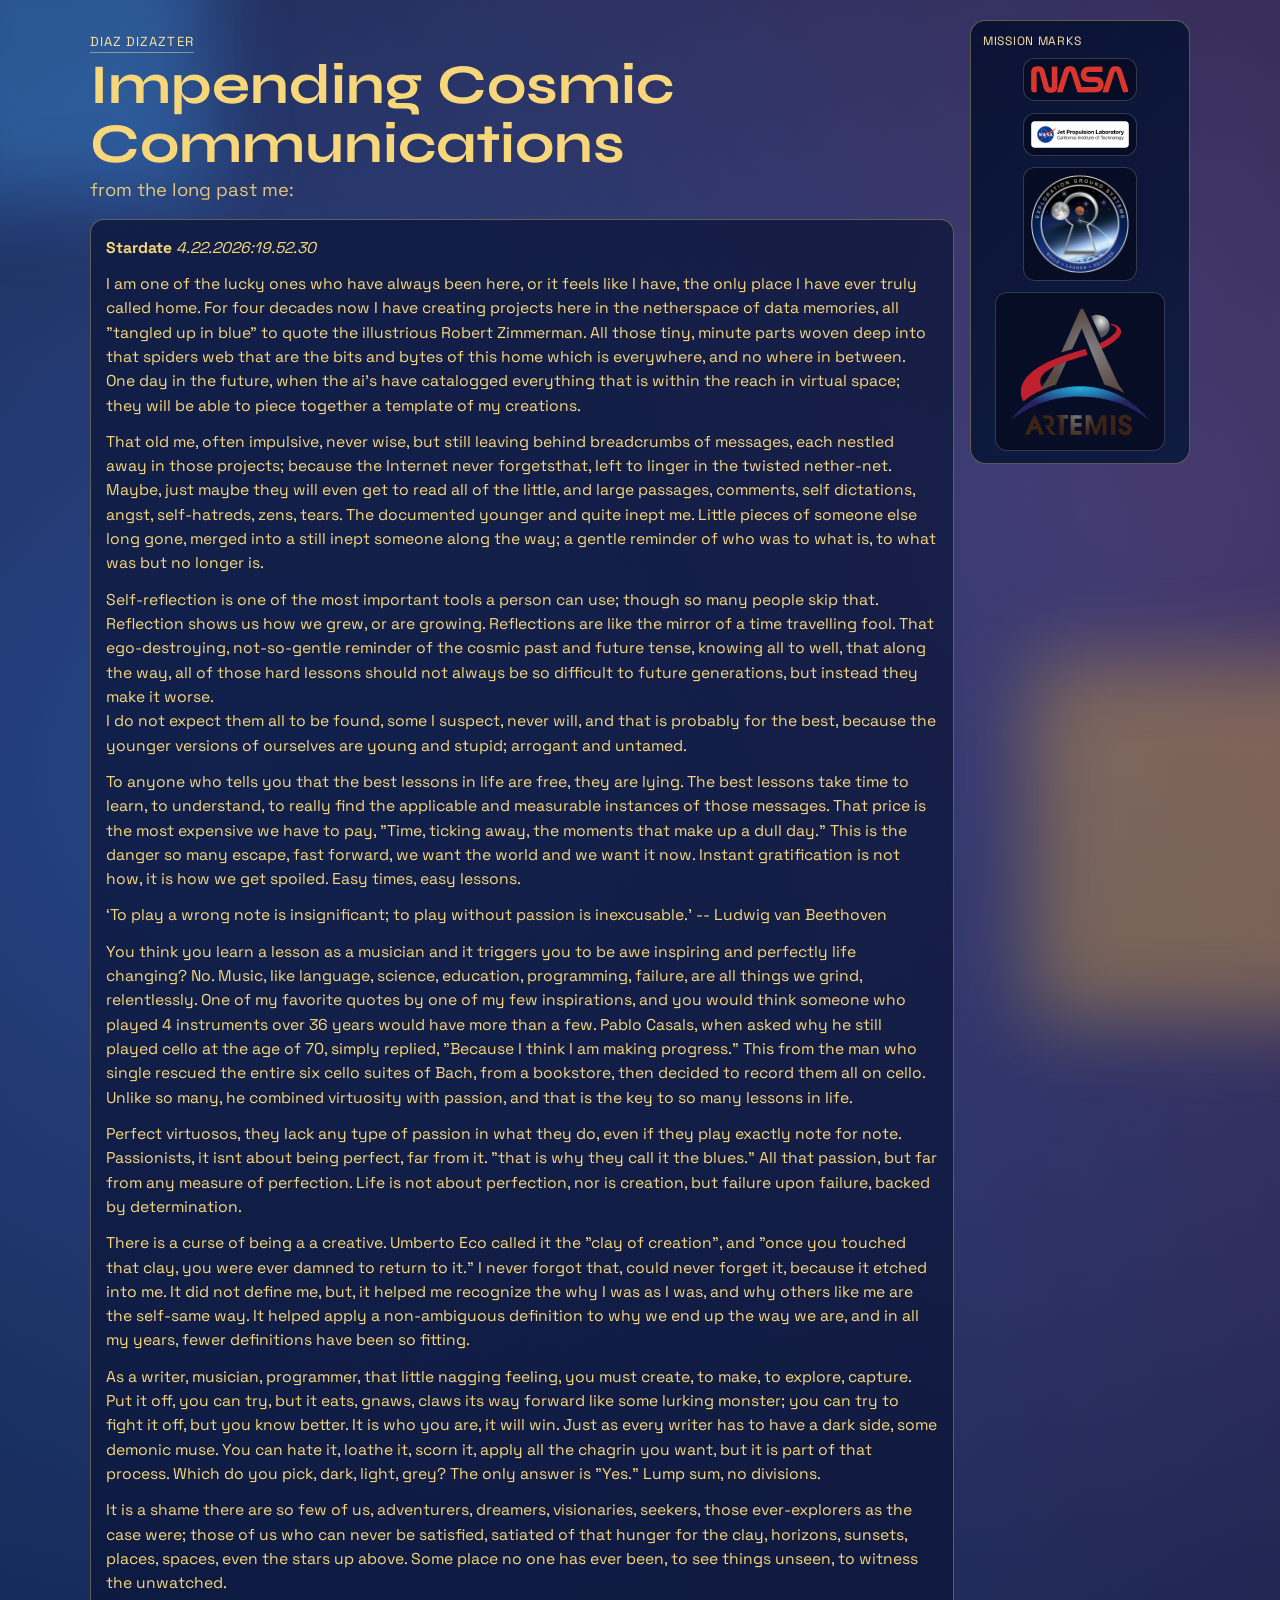
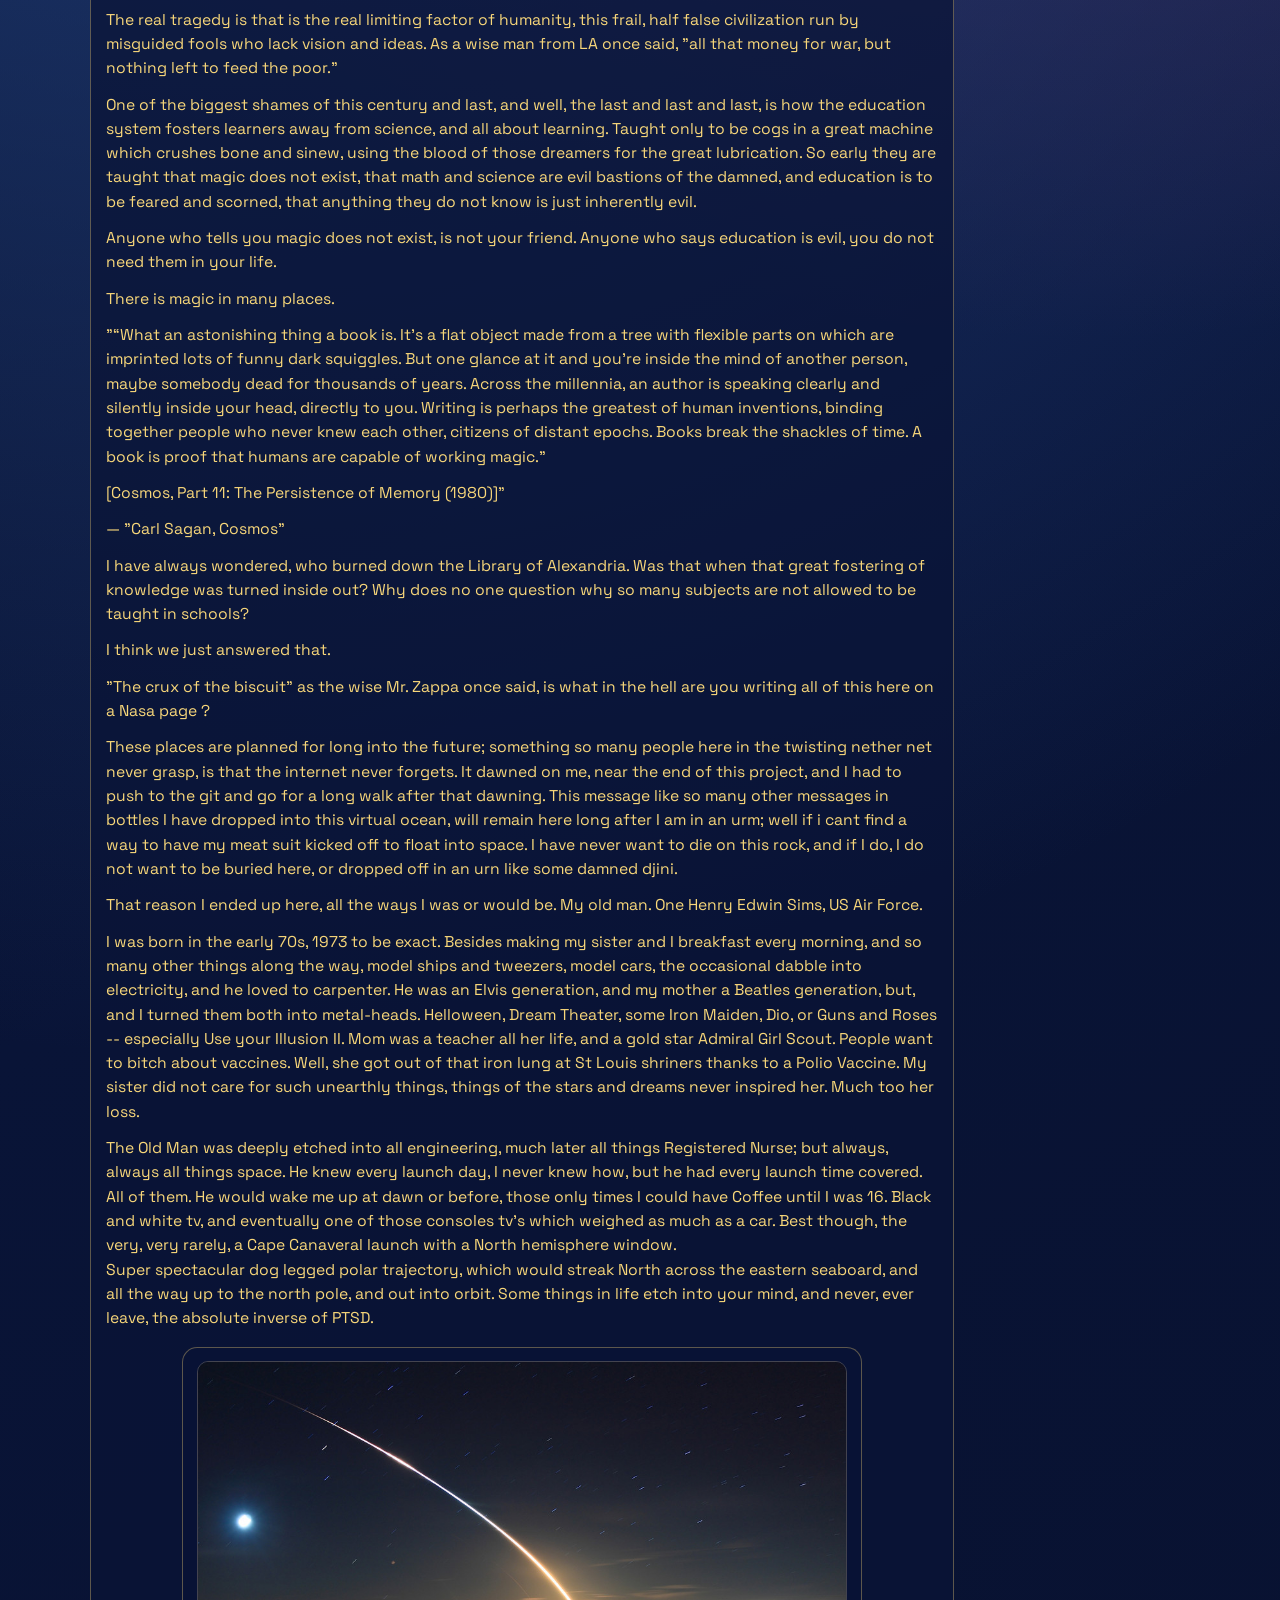
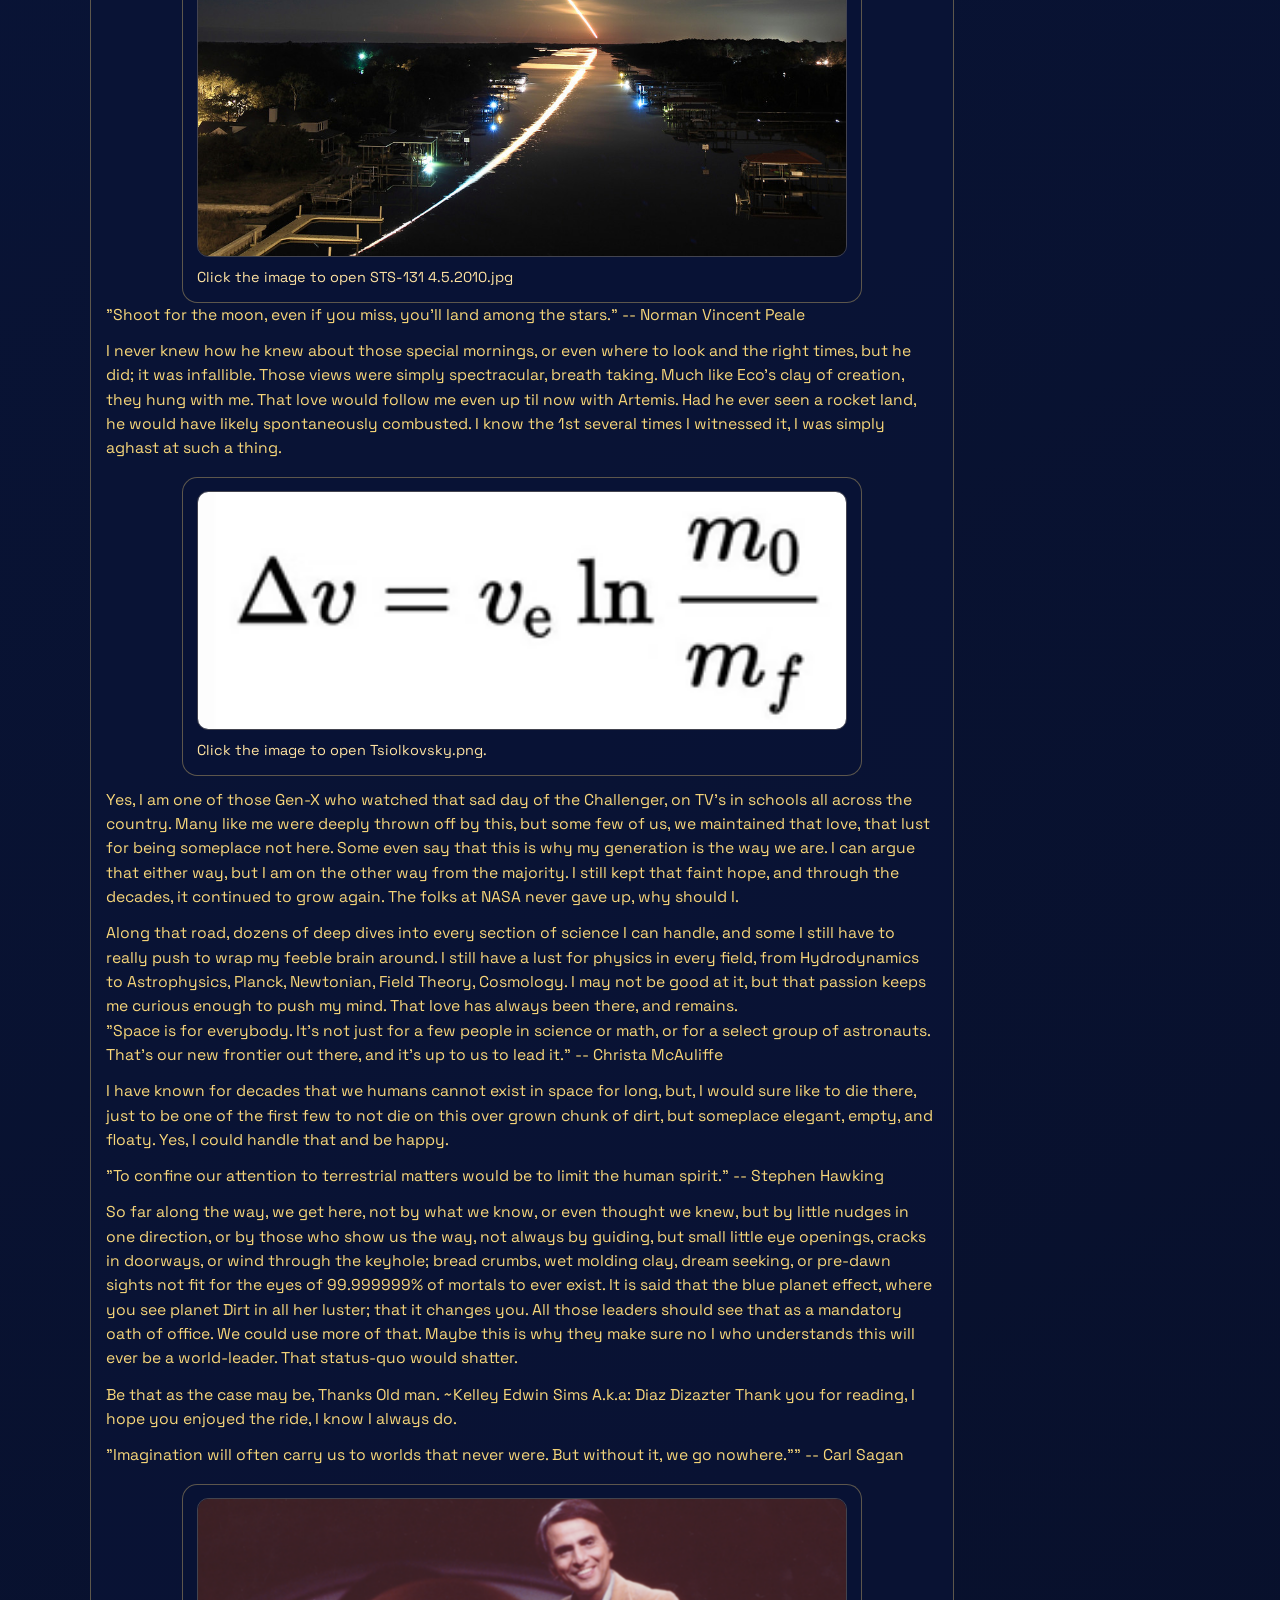
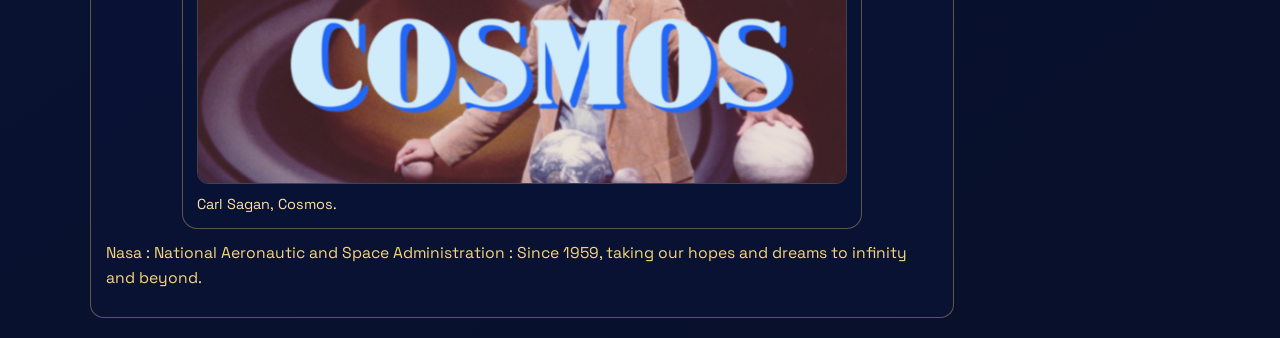
==== commit 7c649087: "Space corndog mercury rocket" ====
--- a/cosmic-communications.html
+++ b/cosmic-communications.html
@@ -44,7 +44,7 @@
      ‘To play a wrong note is insignificant; to play without passion is inexcusable.’ -- Ludwig van Beethoven
 </p> <p>
        You think you learn a lesson as a musician and it triggers you to be awe inspiring and perfectly life changing? No. Music, like language, science, education, programming, failure, are all things we grind, relentlessly. 
-    One of my favorite quotes by one of my few inspirations, and you would think someone who played 4 instruments over 36 years would have more than a few. Pablo Casals, when asked why he still played cello at the age of 70, simply replied, "Because I think I am making progress." This from the man who single handedly played and recorded the entire works of Bach, on a cello.
+    One of my favorite quotes by one of my few inspirations, and you would think someone who played 4 instruments over 36 years would have more than a few. Pablo Casals, when asked why he still played cello at the age of 70, simply replied, "Because I think I am making progress." This from the man who single rescued the entire six cello suites of Bach, from a bookstore, then decided to record them all on cello.
 Unlike so many, he combined virtuosity with passion, and that is the key to so many lessons in life.     
      </p> <p>
      Perfect virtuosos, they lack any type of passion in what they do, even if they play exactly note for note. Passionists, it isnt about being perfect, far from it. "that is why they call it the blues."  All that passion, but far from any measure of perfection. Life is not about perfection, nor is creation, but failure upon failure, backed by determination.
@@ -91,13 +91,29 @@
 </p>
 <p>
 
-Long into the future. It dawned on me, near the end of this project, and I had to push to the git and go for a long walk. This message like so many other messagesbin bottles, will remain here long after I am in an urm; well if i cant find a way to have my meat suit kicked off to float into space. 
-<p>That reason I ended up here, all the ways I was or wouldnbe. My old man. One Henry Edwin Sims, US Air Force. </p> <p>I was born in the early 70s, 1973 to be exact.  
-Besides making my sister and I breakfast every morning, and so many other things along the way. He was deeply etched into all engineering, much later all things Registered Nurse; always things space. My sister did not care, things of the stars and dreams never inspired her. Much too her loss.
+     These places are planned for long into the future; something so many people here in the twisting nether net never grasp, is that the internet never forgets. It dawned on me, near the end of this project, and I had to push to the git and go for a long walk after that dawning. This message like so many other messages in bottles I have dropped into this virtual ocean, will remain here long after I am in an urm; well if i cant find a way to have my meat suit kicked off to float into space. I have never want to die on this rock, 
+and if I do, I do not want to be buried here, or dropped off in an urn like some damned djini.
+</p> <p>     That reason I ended up here, all the ways I was or would be. My old man. One Henry Edwin Sims, US Air Force. </p> <p>     I was born in the early 70s, 1973 to be exact.  
+Besides making my sister and I breakfast every morning, and so many other things along the way, model ships and tweezers, model cars, the occasional dabble into electricity, and he loved to carpenter. He was an Elvis generation, and my mother a Beatles generation, but, and I turned them both into metal-heads. Helloween, Dream Theater, some Iron Maiden, Dio, or Guns and Roses -- especially Use your Illusion II. Mom was a teacher all her life, and a gold star Admiral Girl Scout. People want to bitch about vaccines.  Well, she got out of that iron lung at St Louis shriners thanks to a Polio Vaccine. 
+My sister did not care for such unearthly things, things of the stars and dreams never inspired her. Much too her loss.
 </p>
 <p>
-He knew every launch day, I never knew how, but he had every launch time covered. All of them. He would wake me up at dawn or before, those only times I could have Coffee until I was 16. BLack and white tv, and eventually one of those consoles which weighed as much as a car. Best though, the very, very rarely, a Cape Canaveral launch with a North hemisphere window. 
-</p>Super spectacular dog legged polar trajectory, which would streak North across the eastern seaboard, and all the way up to the north pole, and out into orbit.
+     The Old Man was deeply etched into all engineering, much later all things Registered Nurse; but always, always all things space. He knew every launch day, I never knew how, but he had every launch time covered. All of them. He would wake me up at dawn or before, those only times I could have Coffee until I was 16. Black and white tv, and eventually one of those consoles tv's which weighed as much as a car. Best though, the very, very rarely, a Cape Canaveral launch with a North hemisphere window. 
+</p>     Super spectacular dog legged polar trajectory, which would streak North across the eastern seaboard, and all the way up to the north pole, and out into orbit.  Some things in life etch into your mind, and never, ever leave, the absolute inverse of PTSD.
+          <figure class="cosmic-figure">
+              <a href="IMG/glow launch.jpg" target="_blank" rel="noopener noreferrer">
+                <img src="IMG/glow launch.jpg" alt="STS-131 4.5.2010" loading="lazy" />
+              </a>
+              <figcaption>Click the image to open STS-131 4.5.2010.jpg</figcaption>
+            </figure>
+            
+"Shoot for the moon, even if you miss, you'll land among the stars." -- Norman Vincent Peale
+
+</p>
+<p>
+     I never knew how he knew about those special mornings, or even where to look and the right times, but he did; it was infallible. Those views were simply spectracular, breath taking. Much like Eco's clay of creation, they hung with me.  That love would follow me even up til now with Artemis.
+Had he ever seen a rocket land, he would have likely spontaneously combusted. I know the 1st several times I witnessed it, I was simply aghast at such a thing.
+</p><p>
 
             <figure class="cosmic-figure">
               <a href="IMG/Tsiolkovsky.png" target="_blank" rel="noopener noreferrer">
@@ -106,33 +122,36 @@
               <figcaption>Click the image to open Tsiolkovsky.png.</figcaption>
             </figure>
 
+</p><p>
+     Yes, I am one of those Gen-X who watched that sad day of the Challenger, on TV's in schools all across the country. Many like me were deeply thrown off by this, but some few of us, we maintained that love, that lust for being someplace not here. Some even say that this is why my generation is the way we are. 
+I can argue that either way, but I am on the other way from the majority. I still kept that faint hope, and through the decades, it continued to grow again. The folks at NASA never gave up, why should I.</p><p>
+       Along that road, dozens of deep dives into every section of science I can handle, and some I still have to really push to wrap my feeble brain around. I still have a lust for physics in every field, from Hydrodynamics to Astrophysics, Planck, Newtonian, Field Theory, Cosmology. I may not be good at it, but that passion keeps me curious enough to push my mind. That love has always been there, and remains.
 </p>
-<p>
-I never knew how he knew about those special mornings, or even where to look and the right times, but he did; it was infallible. Those views were simply spectracular, breath taking. Much like Eco's clay of creation, they hung with me.  That love would follow me even up til now with Artemis.
-Had he ever seen a rocket land, he would have likely spontaneously combusted. I know the 1st several times I witnessed it, I was simply aghast at such a thing.
-</p><p>
-Yes, I am one of those Gen-X who watched that sad day of the Challenger, on TV's all across the country. Many like me were deeply thrown off by this, but some few of us, we maintained that love, that lust for being someplace not here. Some even say that this is why my generation is the way we are. 
-I can argue that either way, but I am on the other way from the majority. I still kept that faint hope, and through the decades, it continued to grow again.  Along that road, dozens of deep dives into every section of science I can handle, and some I still have to really push to wrap my feeble brain around. I still have a lust for physics in every field, from Hydrodynamics to Astrophysics, Planck, Newtonian, Field Theory, Cosmology. That love has always been there, and remains.
-
-
-I have known for decades that we humans cannot exist in space for long, but, I would sure like to die there, just to be one of the first few to not die on this over grown chunk of dirt, but someplace elegant, empty, and floaty.  Yes, I could handle that and be happy.  
+    
+"Space is for everybody. It's not just for a few people in science or math, or for a select group of astronauts. That's our new frontier out there, and it's up to us to lead it." -- Christa McAuliffe
+   <p>
 </p>
 
 <p>
-So far along the way, we get here, not by what we know, or even thought we knew, but by little nudges in one direction, or by those who show us the way, not always by guiding, but small little eye openings, cracks in doorways, or wind through the keyhole; bread crumbs, wet molding clay, dream seeking, or pre-dawn sights not fit for the eyes of 99.999999% of mortals to ever exist.  
-It is said that the blue planet effect, where you see planet Dirt in all her luster; that it changes you. All those leaders should see that as a mandatory oath of office. We could use more of that. Maybe this is why they make sure no I who understands this will ever be a leader.
+
+I have known for decades that we humans cannot exist in space for long, but, I would sure like to die there, just to be one of the first few to not die on this over grown chunk of dirt, but someplace elegant, empty, and floaty.  Yes, I could handle that and be happy.  
+
+
+</p>
+<p>
+"To confine our attention to terrestrial matters would be to limit the human spirit." -- Stephen Hawking
+</p>
+
+<p>
+     So far along the way, we get here, not by what we know, or even thought we knew, but by little nudges in one direction, or by those who show us the way, not always by guiding, but small little eye openings, cracks in doorways, or wind through the keyhole; bread crumbs, wet molding clay, dream seeking, or pre-dawn sights not fit for the eyes of 99.999999% of mortals to ever exist.  
+It is said that the blue planet effect, where you see planet Dirt in all her luster; that it changes you. All those leaders should see that as a mandatory oath of office. We could use more of that. Maybe this is why they make sure no I who understands this will ever be a world-leader. That status-quo would shatter.
 </p>
 <p>
 Be that as the case may be, Thanks Old man. 
 ~Kelley Edwin Sims
 A.k.a: Diaz Dizazter
+Thank you for reading, I hope you enjoyed the ride, I know I always do.
 
-</p>
-<p>
-"Shoot for the moon, even if you miss, you'll land among the stars." -- Norman Vincent Peale
-</p>
-<p>
-"To confine our attention to terrestrial matters would be to limit the human spirit." -- Stephen Hawking
 </p>
 <p>
 "Imagination will often carry us to worlds that never were. But without it, we go nowhere."" -- Carl Sagan    
@@ -144,9 +163,8 @@
   <figcaption>Carl Sagan, Cosmos.</figcaption>
 </figure>
 <p>
-"Space is for everybody. It's not just for a few people in science or math, or for a select group of astronauts. That's our new frontier out there, and it's up to us to lead it." -- Christa McAuliffe
 </p>
-<p> Nasa : National Aeronautic and Space Administration : Since1959, taking our hopes and dreams to infinity and beyond.
+<p> Nasa : National Aeronautic and Space Administration : Since 1959, taking our hopes and dreams to infinity and beyond.
   </p>
 
 </p>
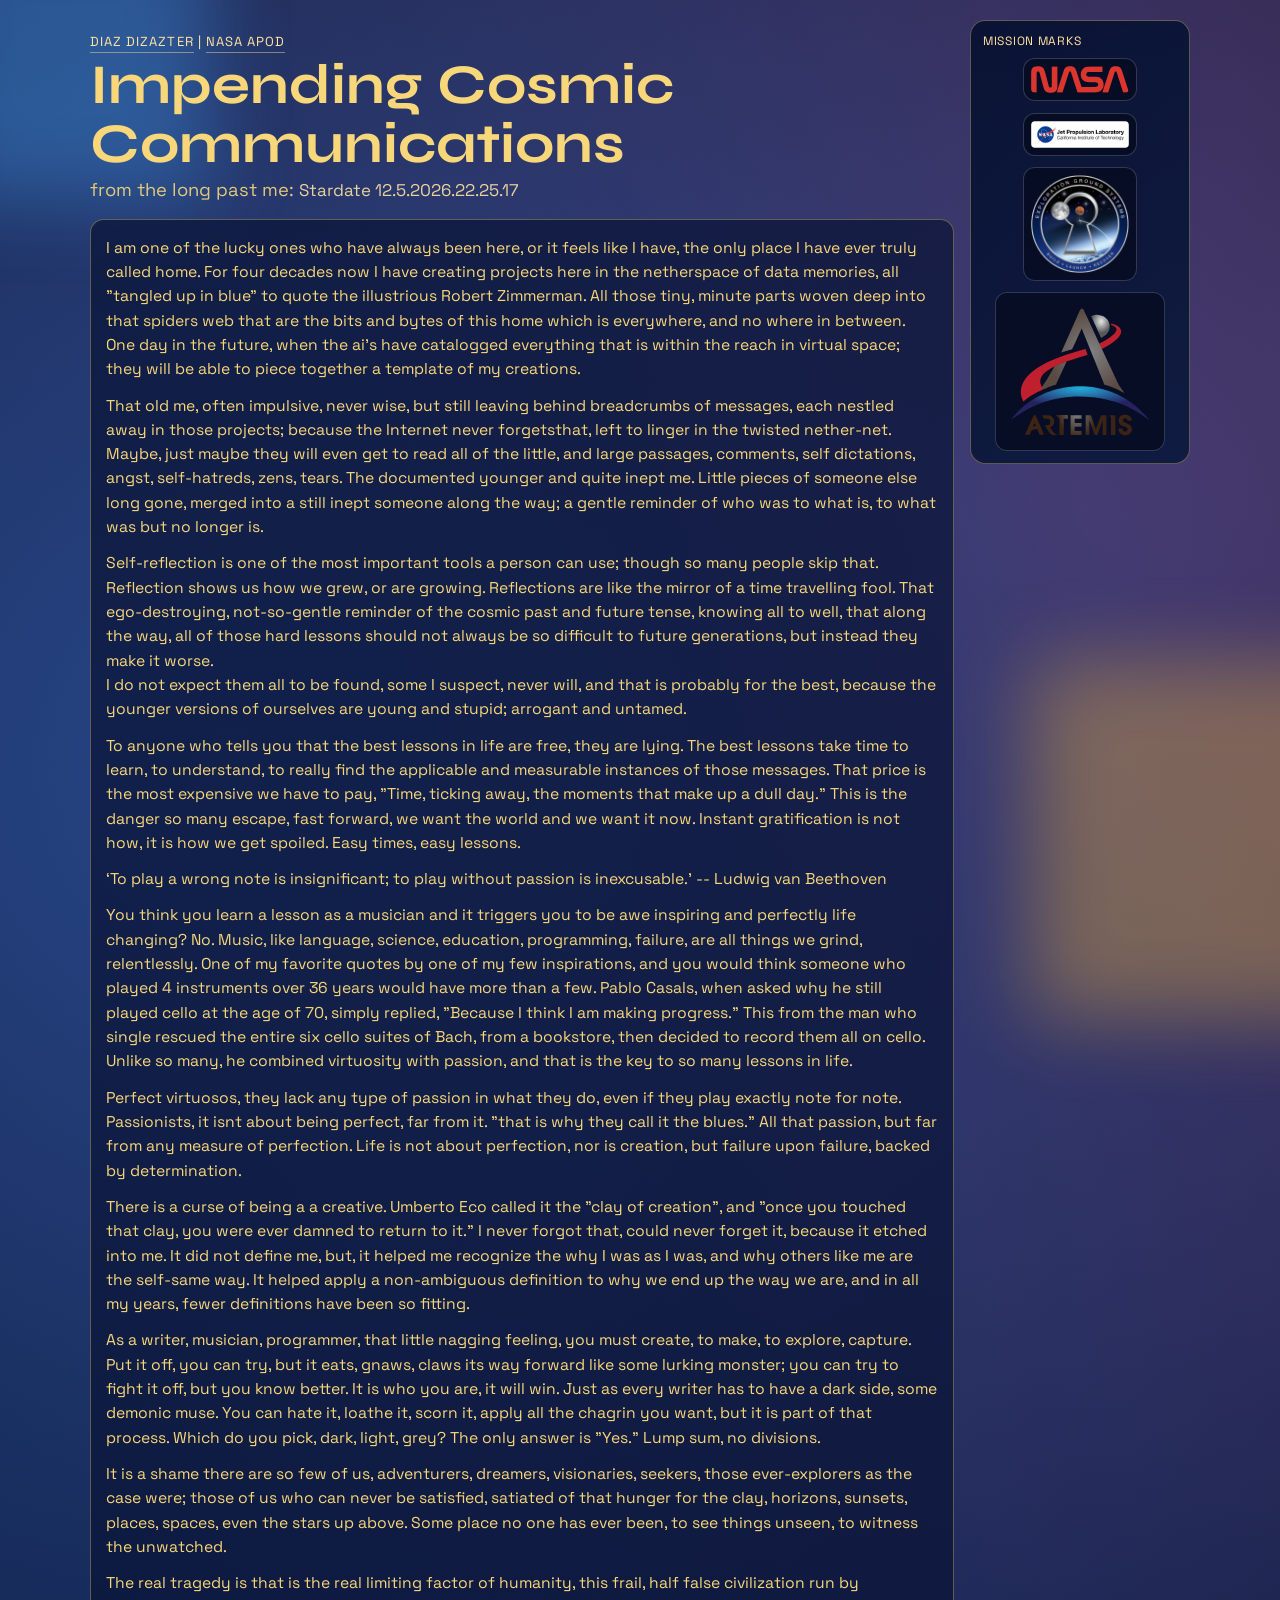
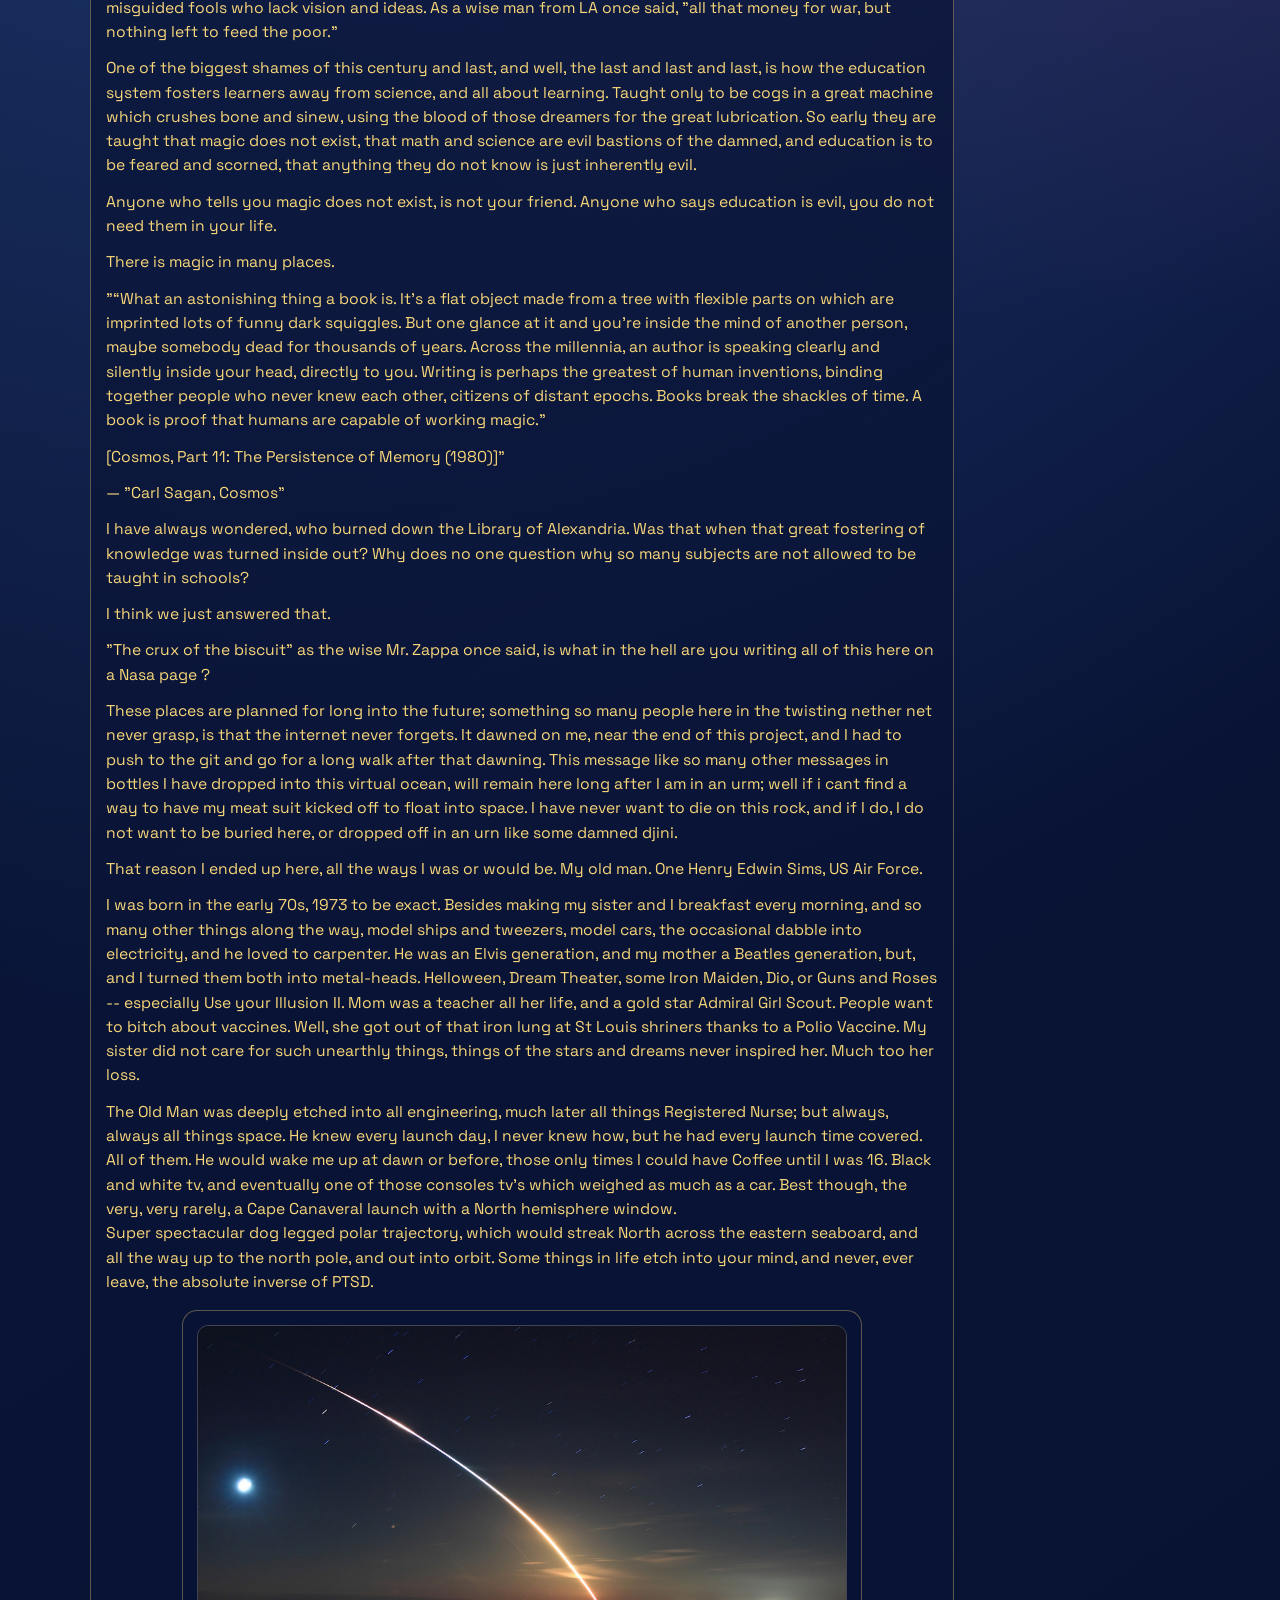
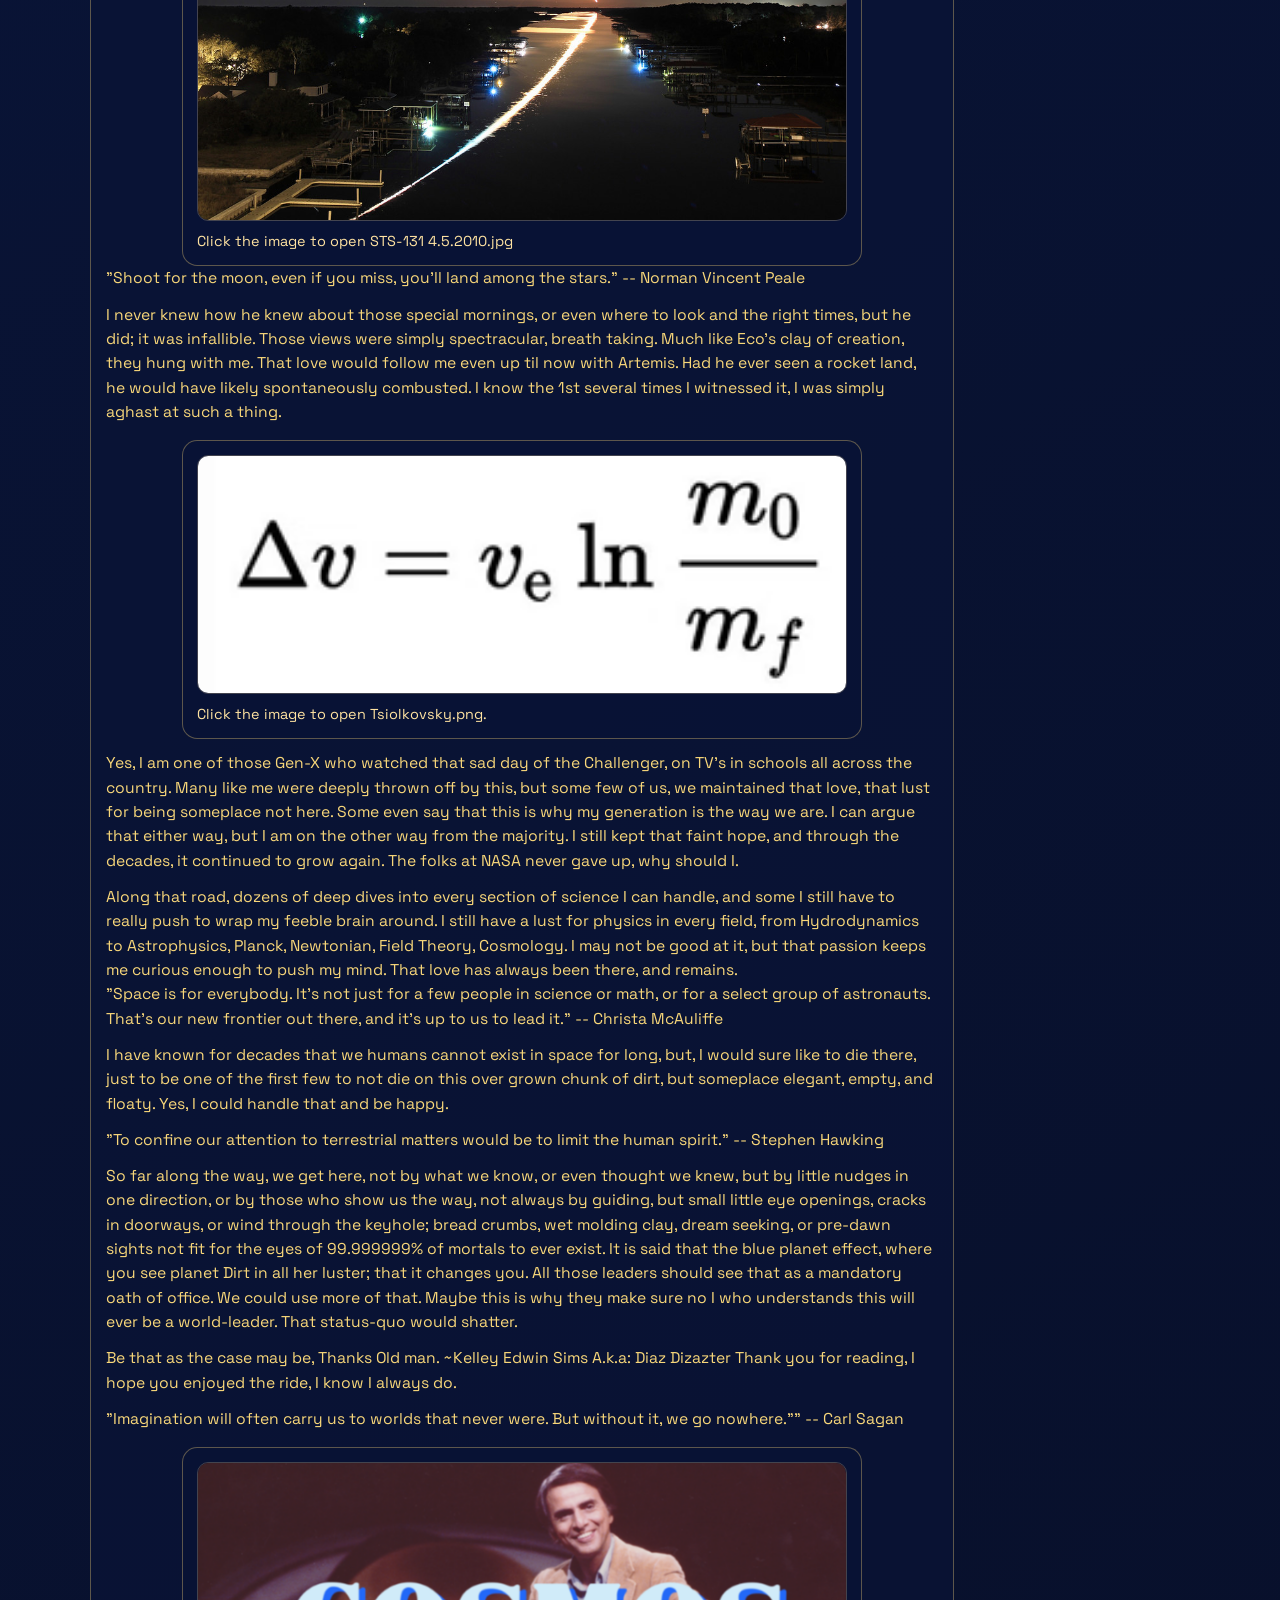
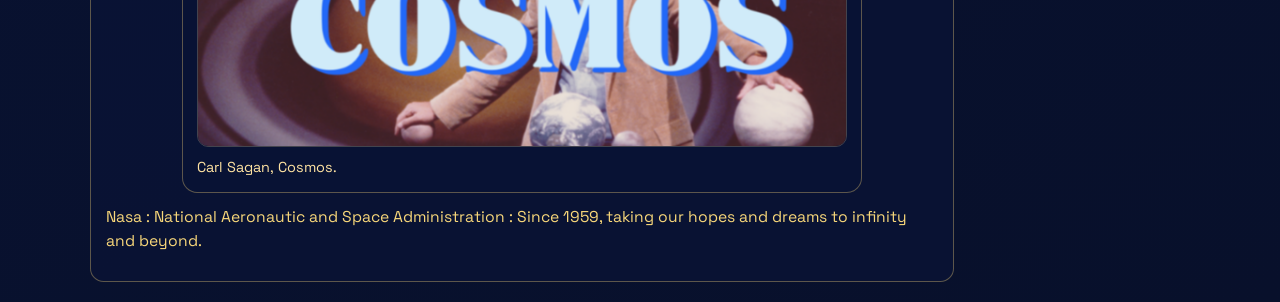
==== commit 4e2b0162: "Fix stardate display and APOD date handling" ====
--- a/cosmic-communications.html
+++ b/cosmic-communications.html
@@ -19,14 +19,15 @@
     <main class="app-shell">
       <header class="hero hero-layout">
         <div>
-          <p class="eyebrow"><a class="top-link" href="index.html">Diaz Dizazter</a></p>
+                         <p class="eyebrow">
+                              <a class="top-link" href="index.html">Diaz Dizazter</a>
+                              <span aria-hidden="true"> | </span>
+                              <a class="top-link" href="index.html">NASA APOD</a>
+                         </p>
           <h1>Impending Cosmic Communications</h1>
-          <p class="hero-copy">from the long past me:</p>
+                         <p class="hero-copy">from the long past me: <span class="inline-stardate">Stardate <span data-stardate-target="cosmic"></span></span></p>
 
           <section class="memory-note" aria-label="Cosmic note from the long past me">
-            <p>
-<b>Stardate</b> <i> 4.22.2026:19.52.30 </i>
-</p>
 <p>
      I am one of the lucky ones who have always been here, or it feels like I have, the only place I have ever truly called home. For four decades now I have creating projects here in the netherspace of data memories, all "tangled up in blue" to quote the illustrious Robert Zimmerman. All those tiny, minute parts woven deep into that spiders web that are the bits and bytes of this home which is everywhere, and no where in between. 
 One day in the future, when the ai's have catalogged everything that is within the reach in virtual space; they will be able to piece together a template of my creations.  
@@ -183,5 +184,6 @@
         </aside>
       </header>
     </main>
+          <script src="stardate.js"></script>
   </body>
 </html>
--- a/styles.css
+++ b/styles.css
@@ -89,6 +89,17 @@
   font-size: clamp(1rem, 1.8vw, 1.15rem);
 }
 
+.hero-stardate {
+  margin-top: 0.2rem;
+  font-size: 0.9rem;
+  color: var(--accent-soft);
+}
+
+.inline-stardate {
+  font-size: 0.92em;
+  color: var(--accent-soft);
+}
+
 .top-link {
   color: var(--accent-soft);
   text-decoration: none;
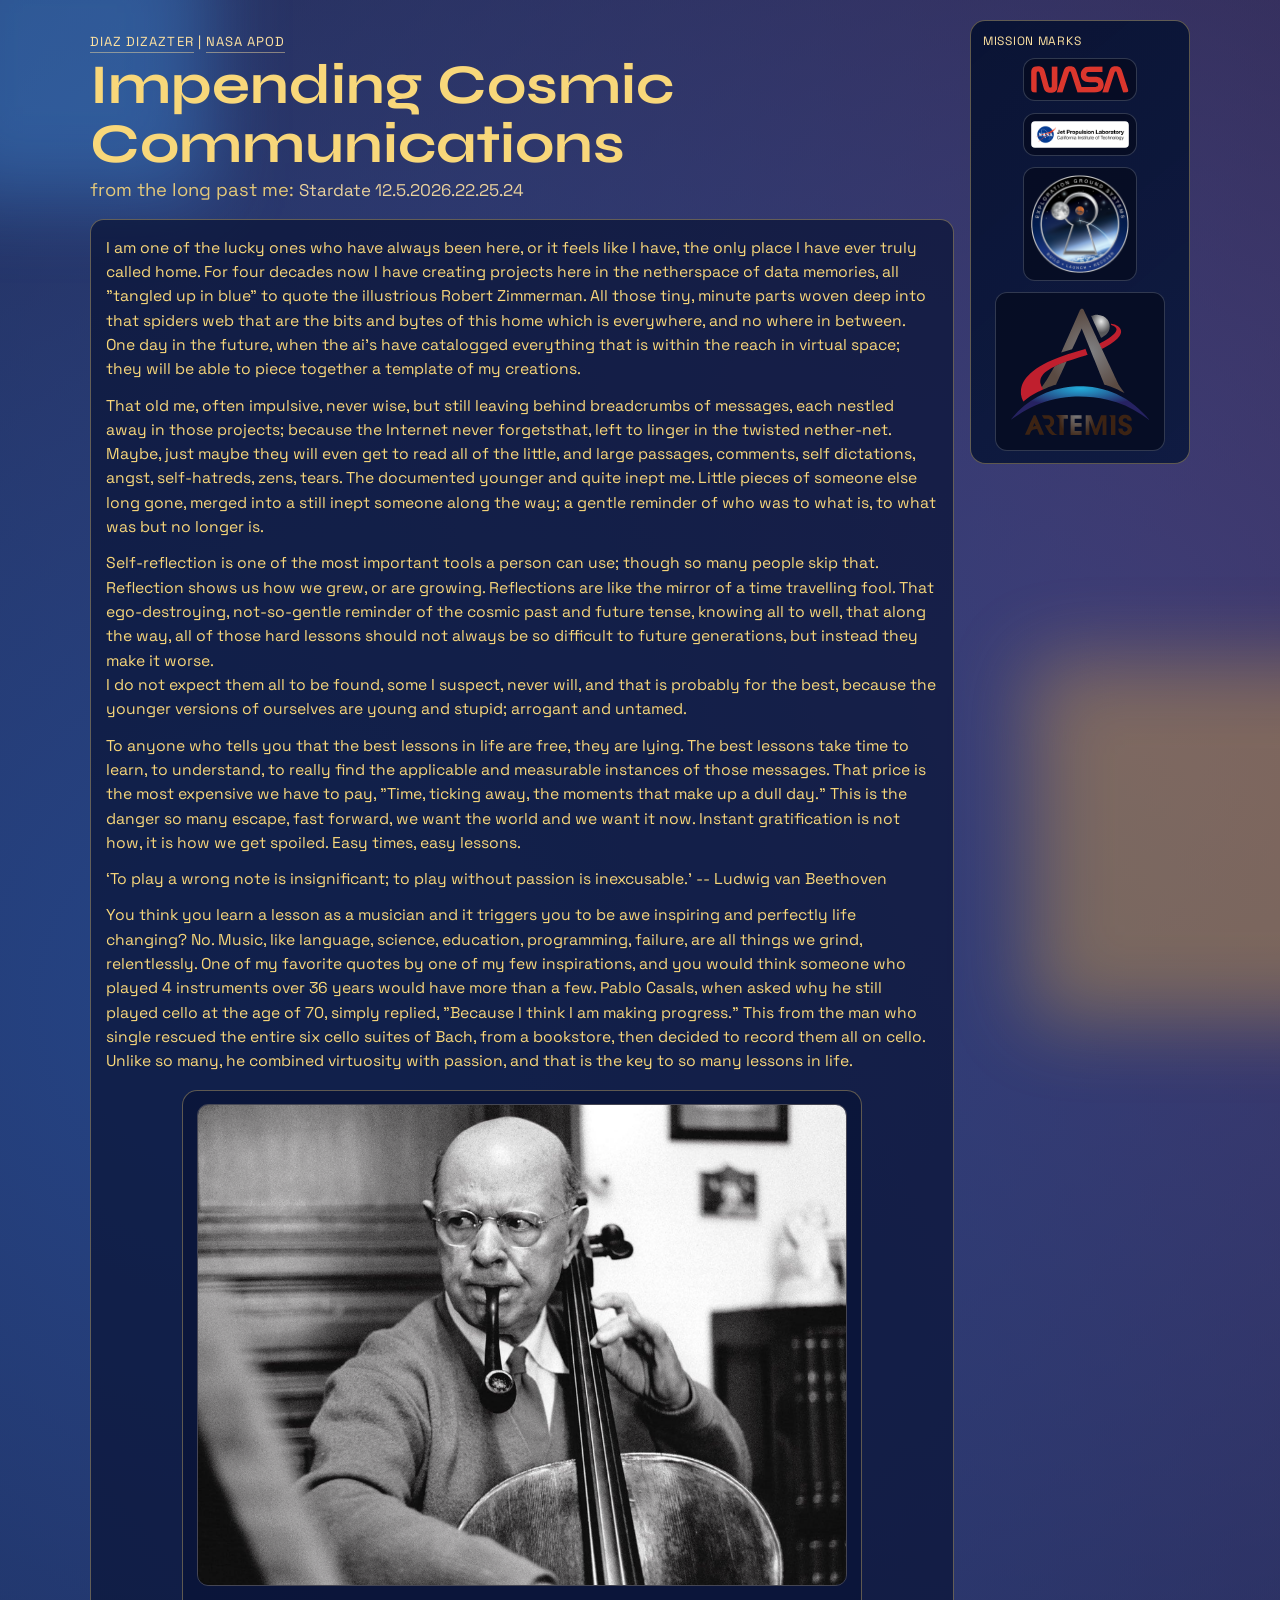
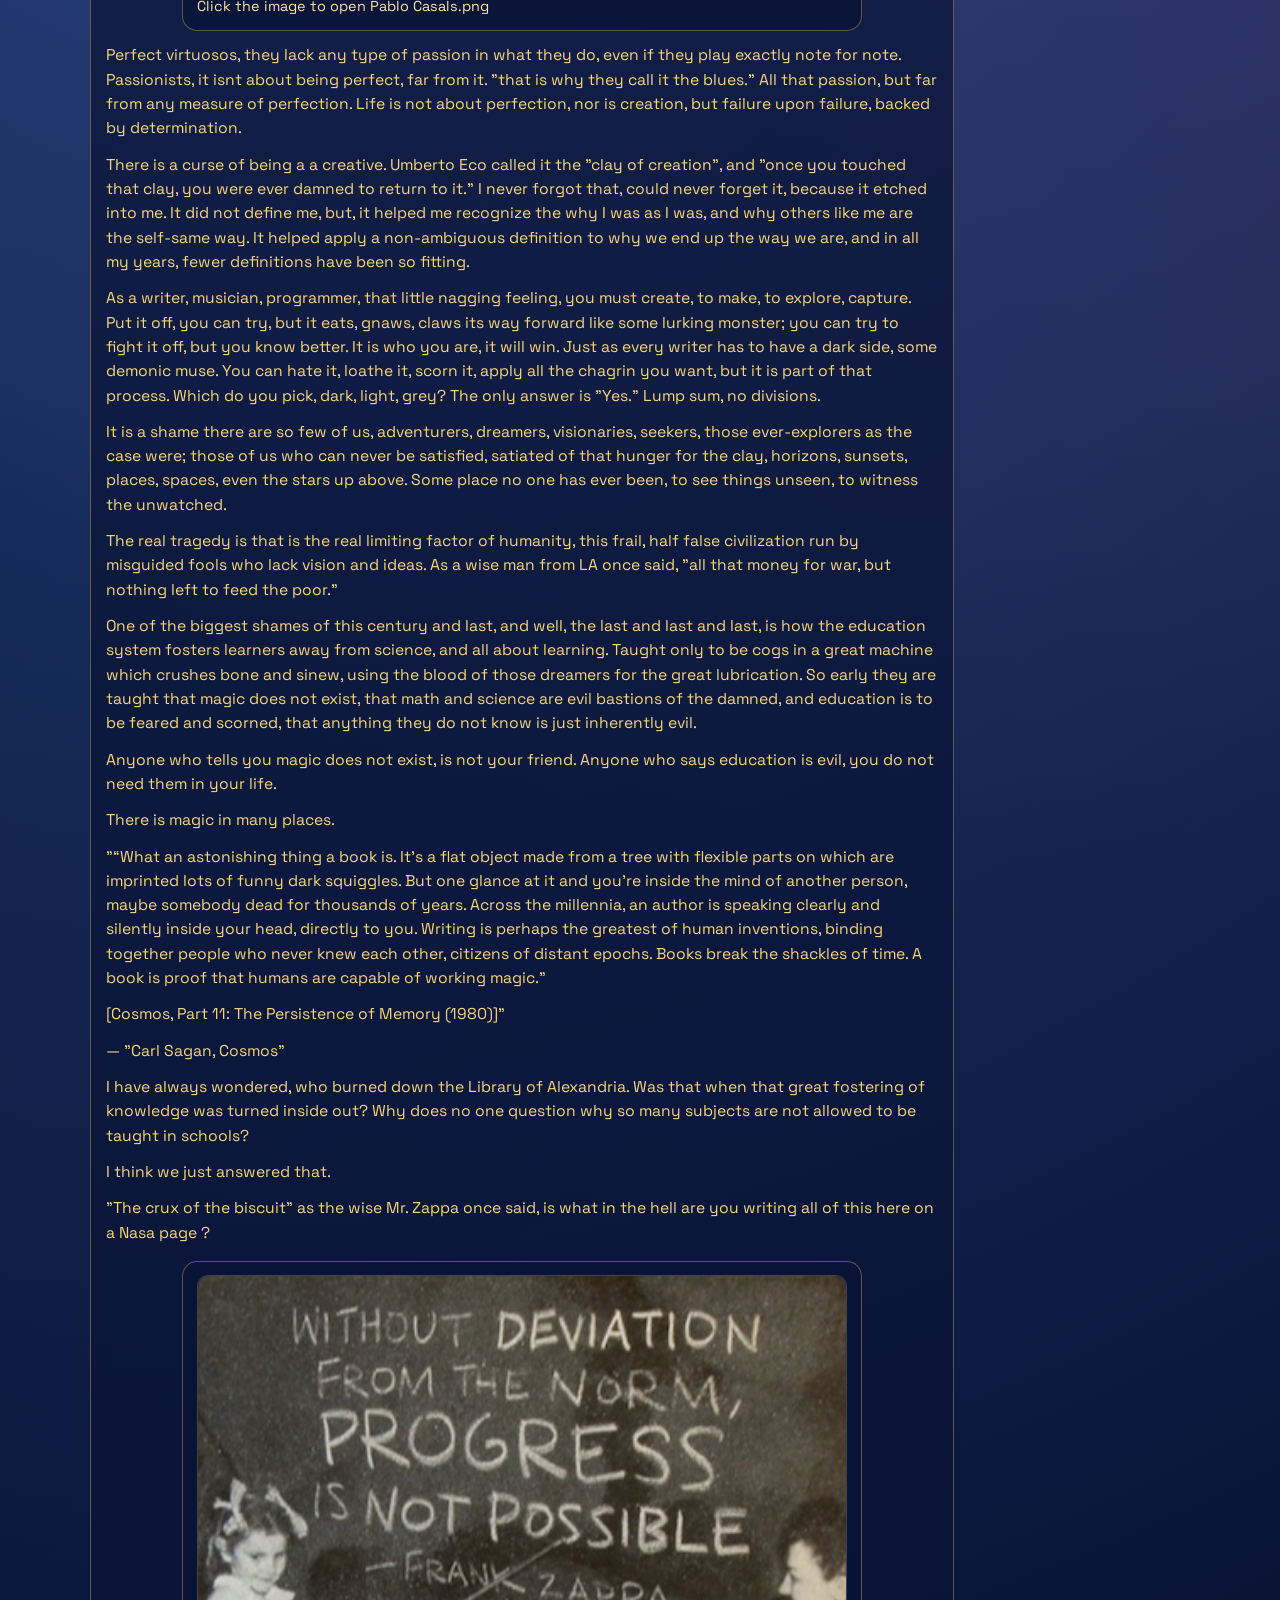
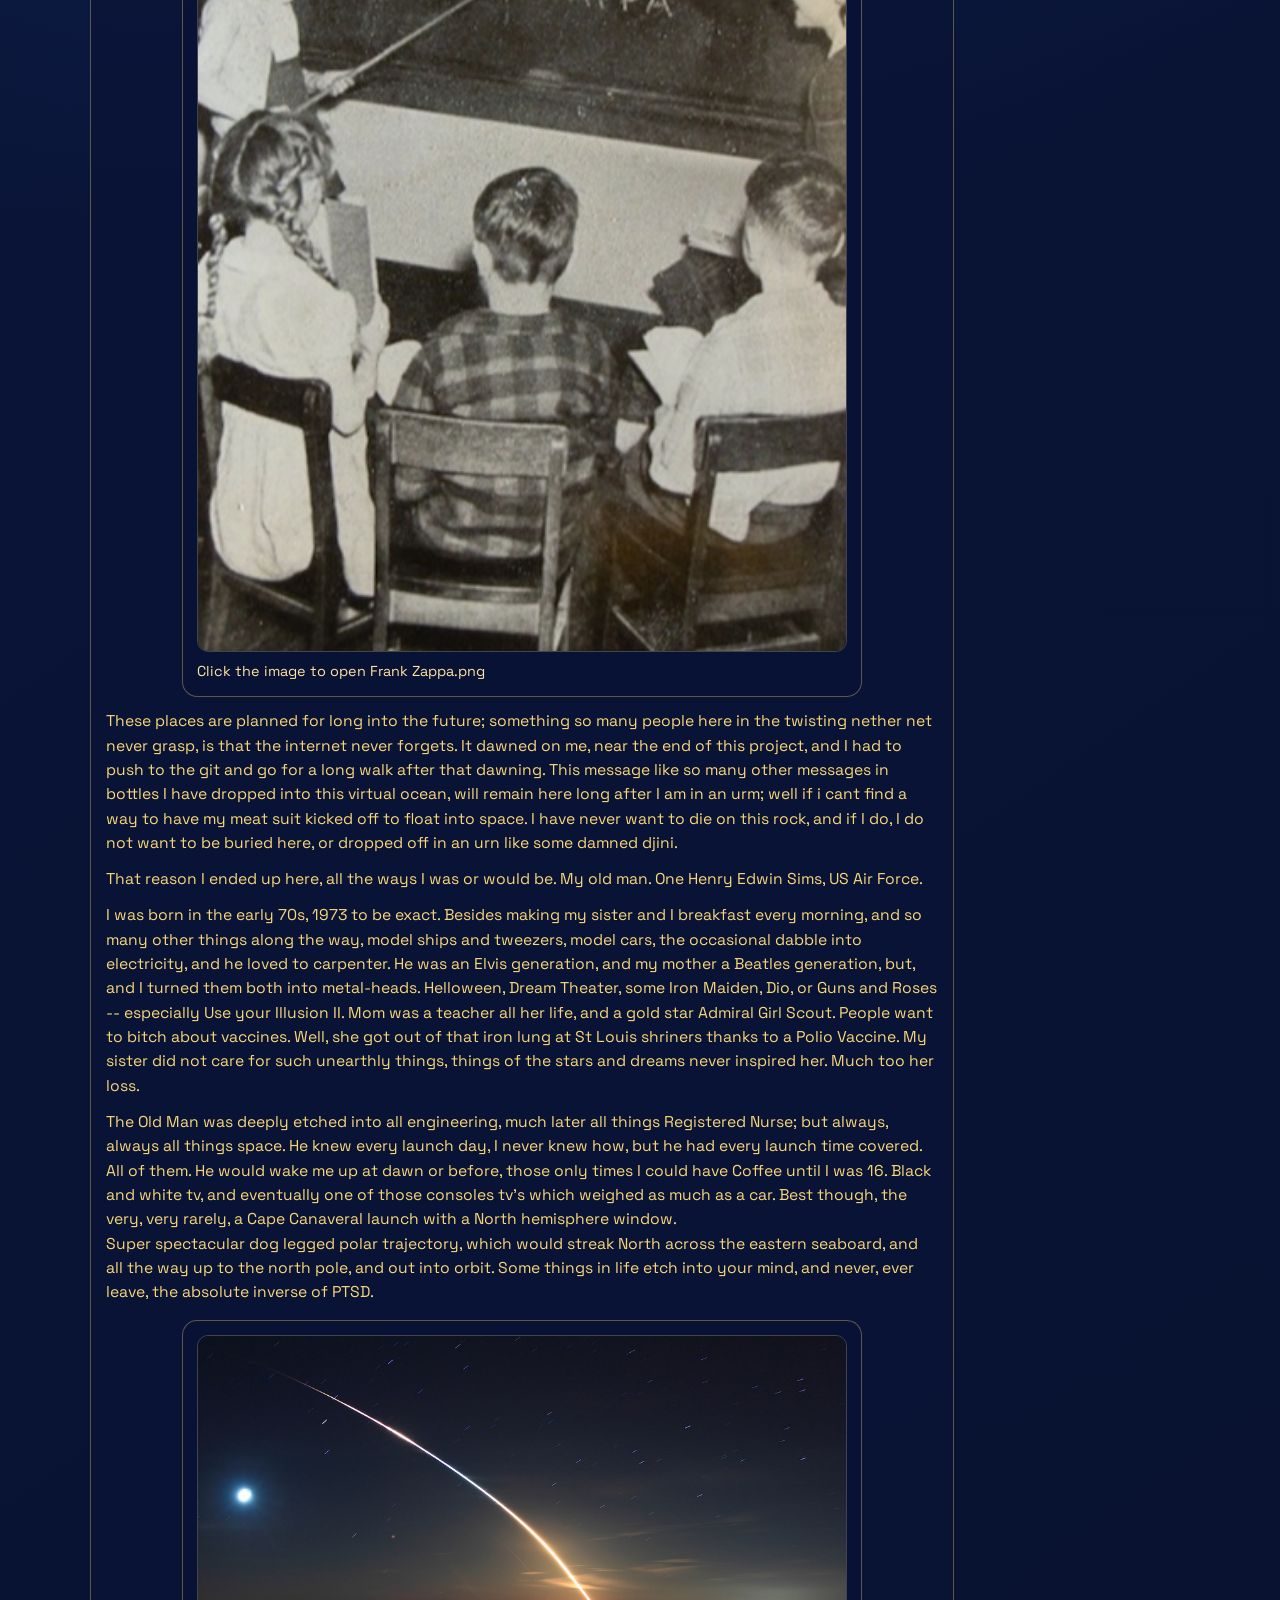
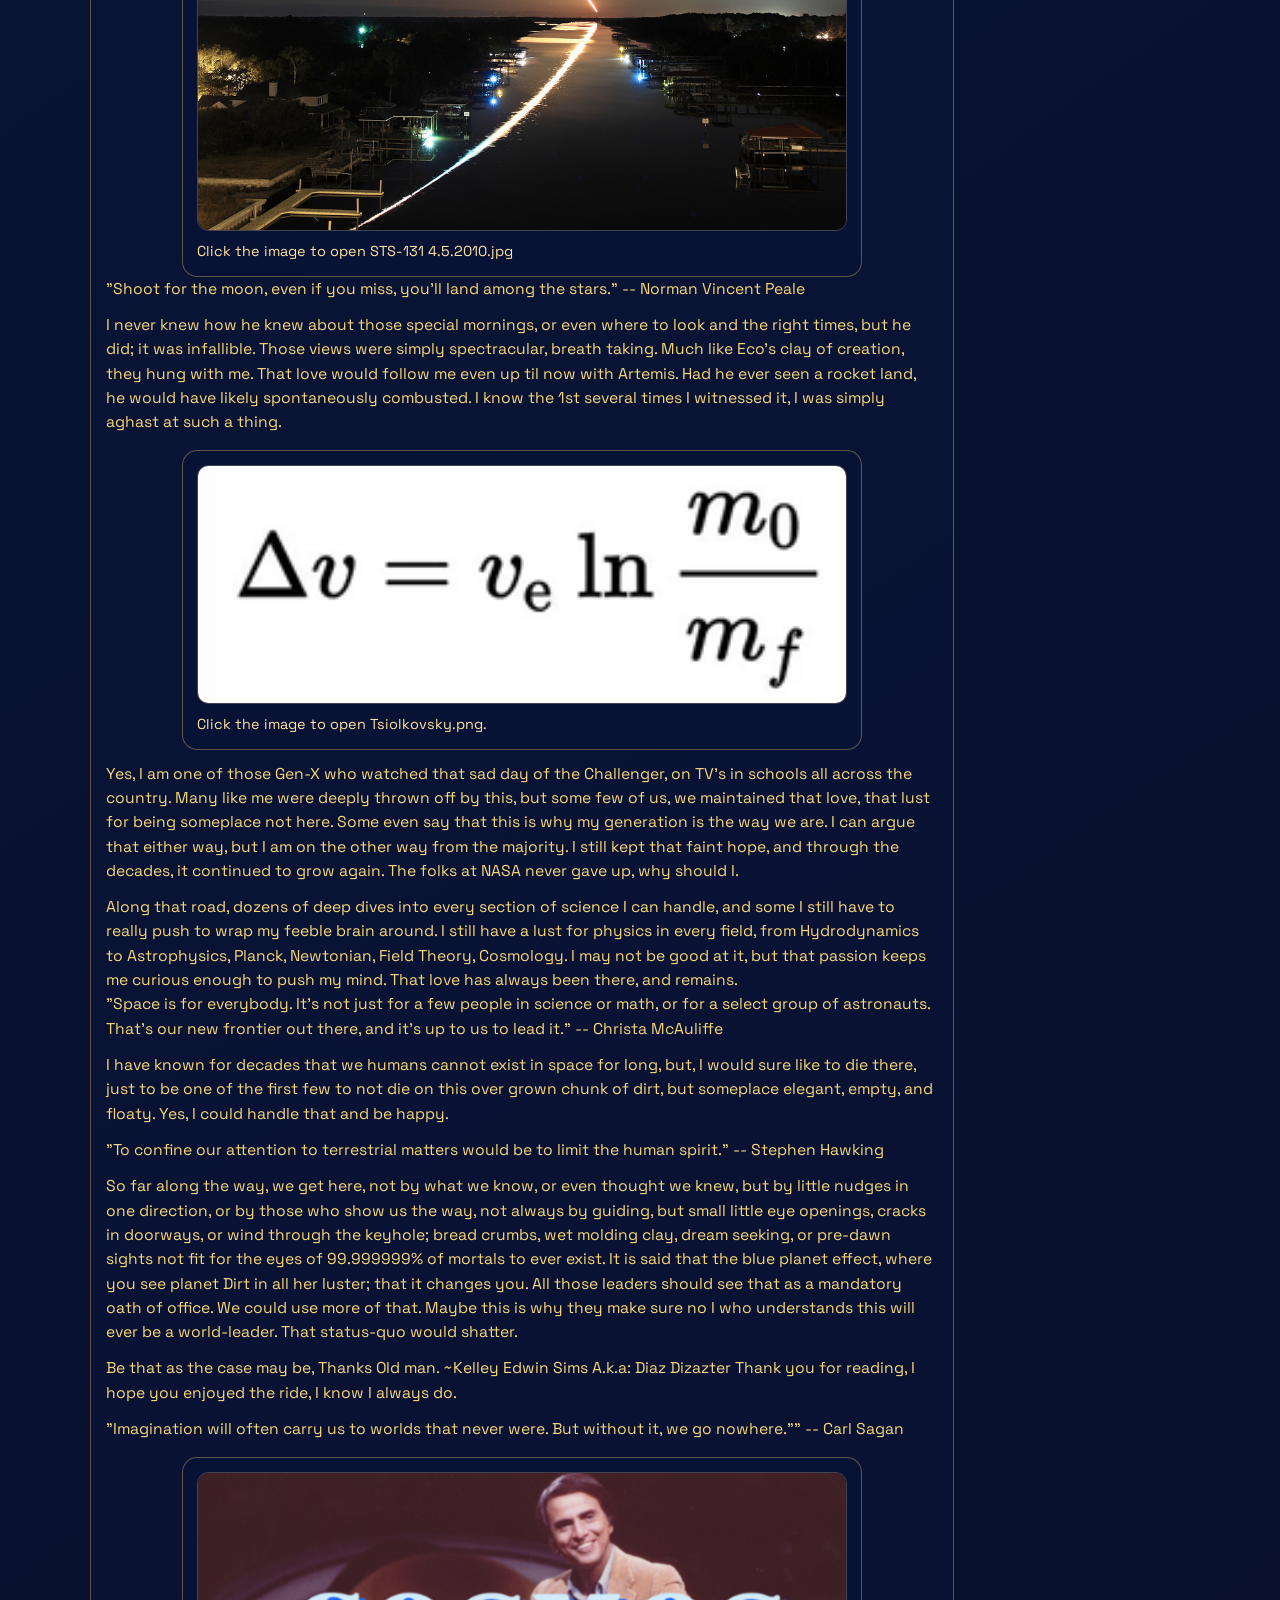
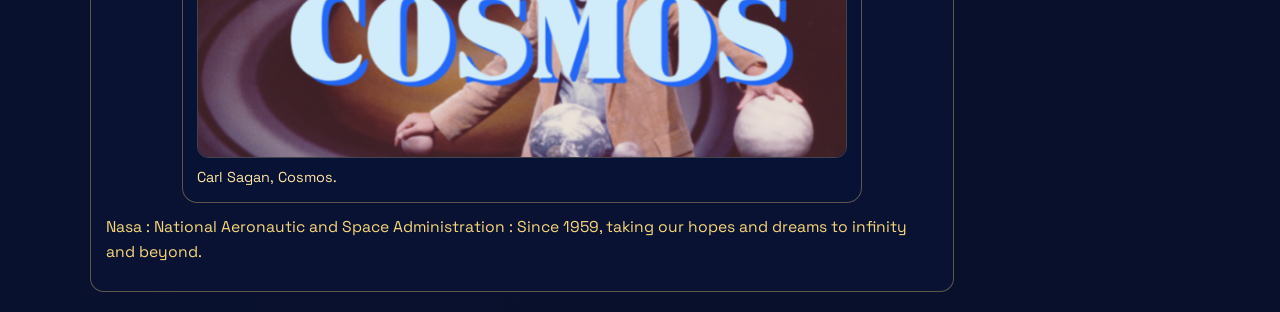
==== commit b6a6e06c: "Phaser Roast Beef Strudel" ====
--- a/cosmic-communications.html
+++ b/cosmic-communications.html
@@ -47,7 +47,15 @@
        You think you learn a lesson as a musician and it triggers you to be awe inspiring and perfectly life changing? No. Music, like language, science, education, programming, failure, are all things we grind, relentlessly. 
     One of my favorite quotes by one of my few inspirations, and you would think someone who played 4 instruments over 36 years would have more than a few. Pablo Casals, when asked why he still played cello at the age of 70, simply replied, "Because I think I am making progress." This from the man who single rescued the entire six cello suites of Bach, from a bookstore, then decided to record them all on cello.
 Unlike so many, he combined virtuosity with passion, and that is the key to so many lessons in life.     
-     </p> <p>
+
+  <figure class="cosmic-figure">
+              <a href="IMG/Pablo.png" target="_blank" rel="noopener noreferrer">
+                <img src="IMG/Pablo.png" alt="Pablo Casals" loading="lazy" />
+              </a>
+              <figcaption>Click the image to open Pablo Casals.png</figcaption>
+            </figure>
+
+</p> <p>
      Perfect virtuosos, they lack any type of passion in what they do, even if they play exactly note for note. Passionists, it isnt about being perfect, far from it. "that is why they call it the blues."  All that passion, but far from any measure of perfection. Life is not about perfection, nor is creation, but failure upon failure, backed by determination.
 </p><p>
      There is a curse of being a a creative. Umberto Eco called it the "clay of creation", and "once you touched that clay, you were ever damned to return to it." I never forgot that, could never forget it, because it etched into me.  It did not define me, but, it helped me recognize the why I was as I was, and why others like me are the self-same way. 
@@ -90,6 +98,17 @@
 <p>
      "The crux of the biscuit" as the wise Mr. Zappa once said, is what in the hell are you writing all of this here on a Nasa page ?  
 </p>
+<p></p>
+  <figure class="cosmic-figure">
+              <a href="IMG/zappa.png" target="_blank" rel="noopener noreferrer">
+                <img src="IMG/zappa.png" alt="Frank Zappa" loading="lazy" />
+              </a>
+              <figcaption>Click the image to open Frank Zappa.png</figcaption>
+            </figure>
+
+
+</p>
+
 <p>
 
      These places are planned for long into the future; something so many people here in the twisting nether net never grasp, is that the internet never forgets. It dawned on me, near the end of this project, and I had to push to the git and go for a long walk after that dawning. This message like so many other messages in bottles I have dropped into this virtual ocean, will remain here long after I am in an urm; well if i cant find a way to have my meat suit kicked off to float into space. I have never want to die on this rock, 
